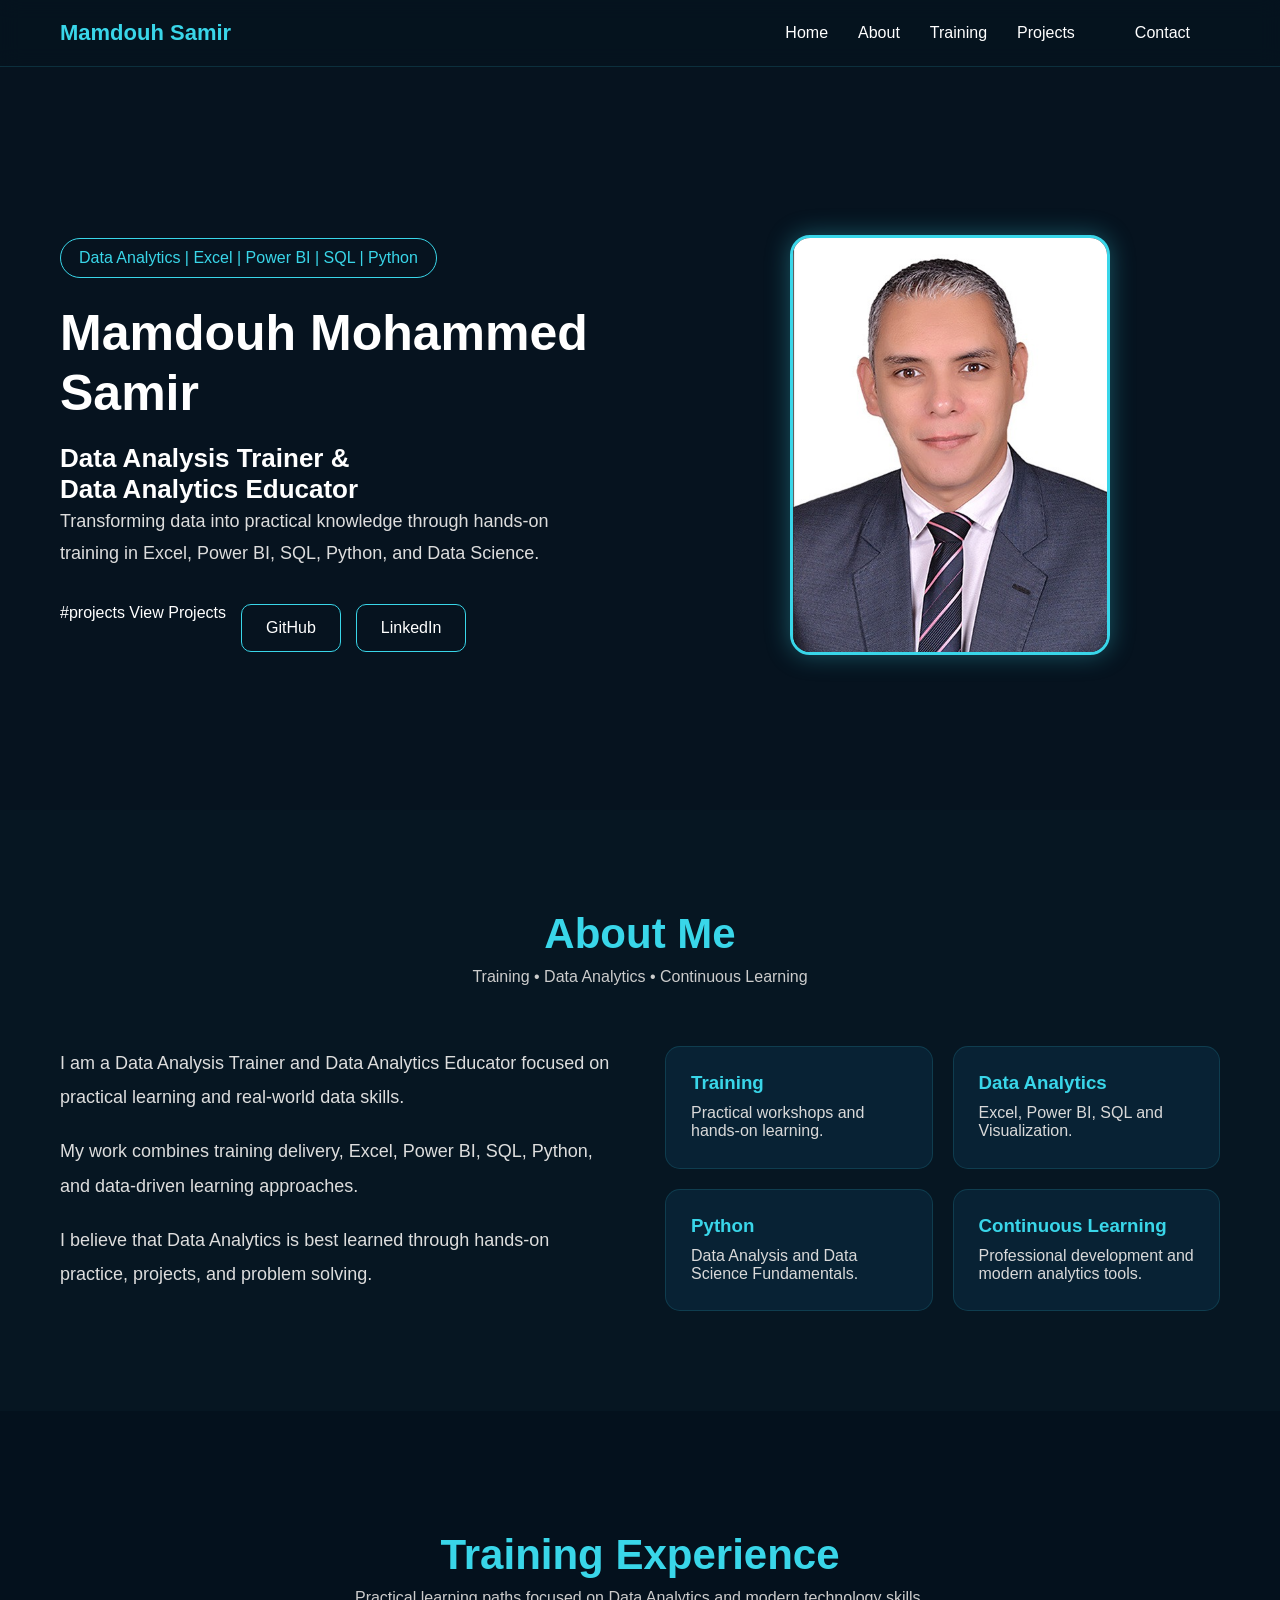
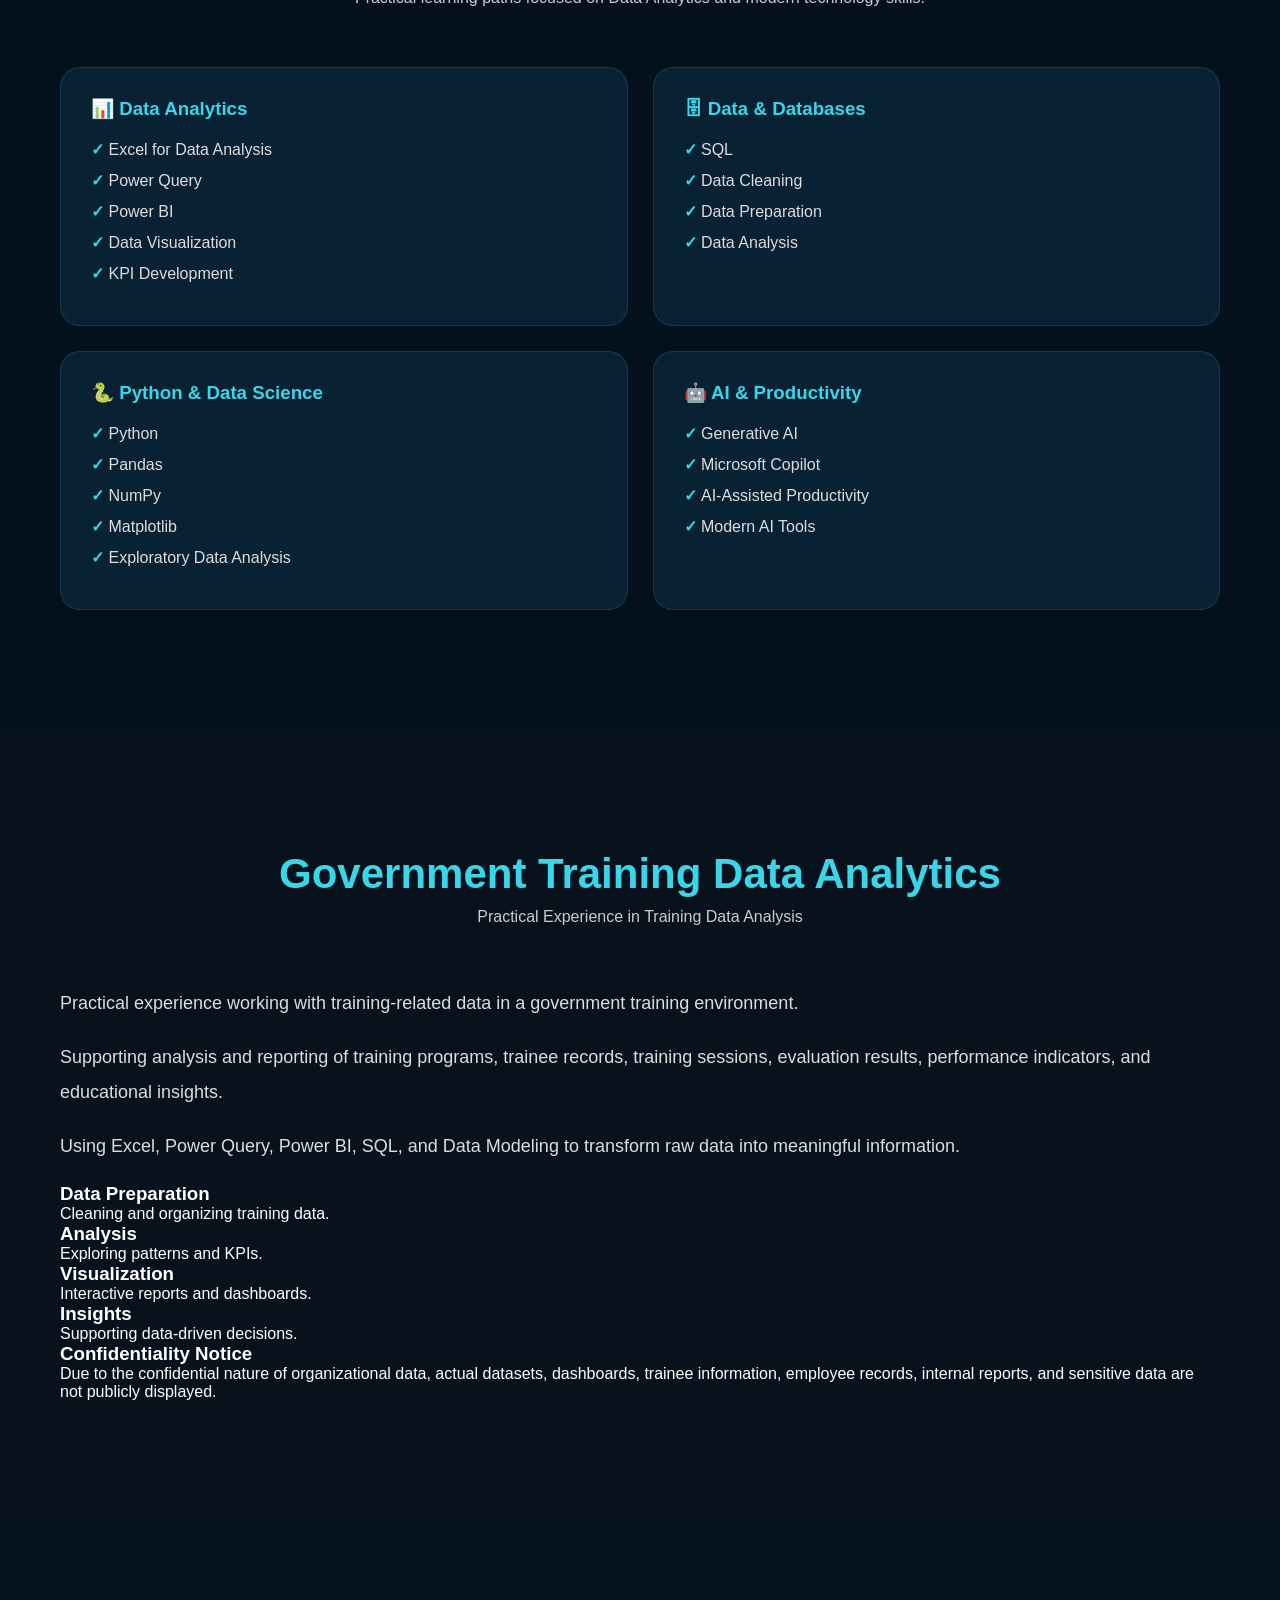
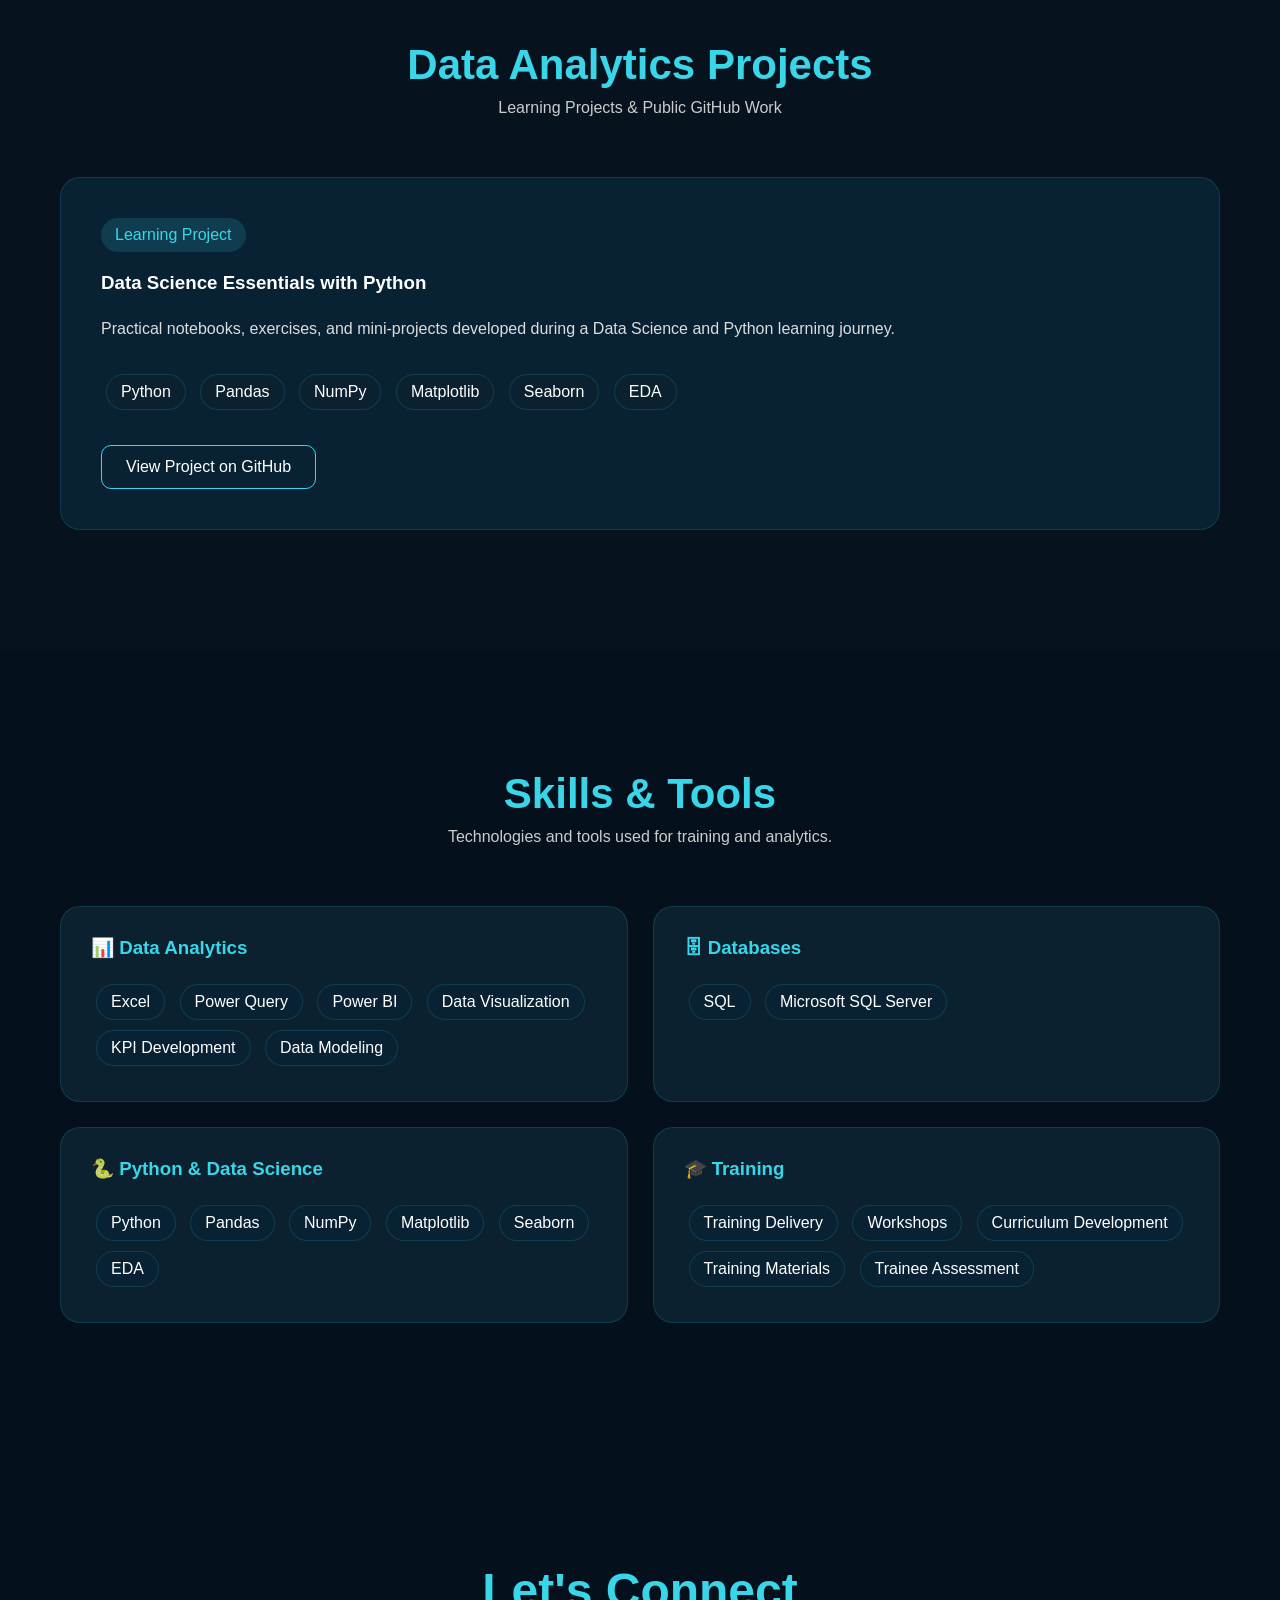
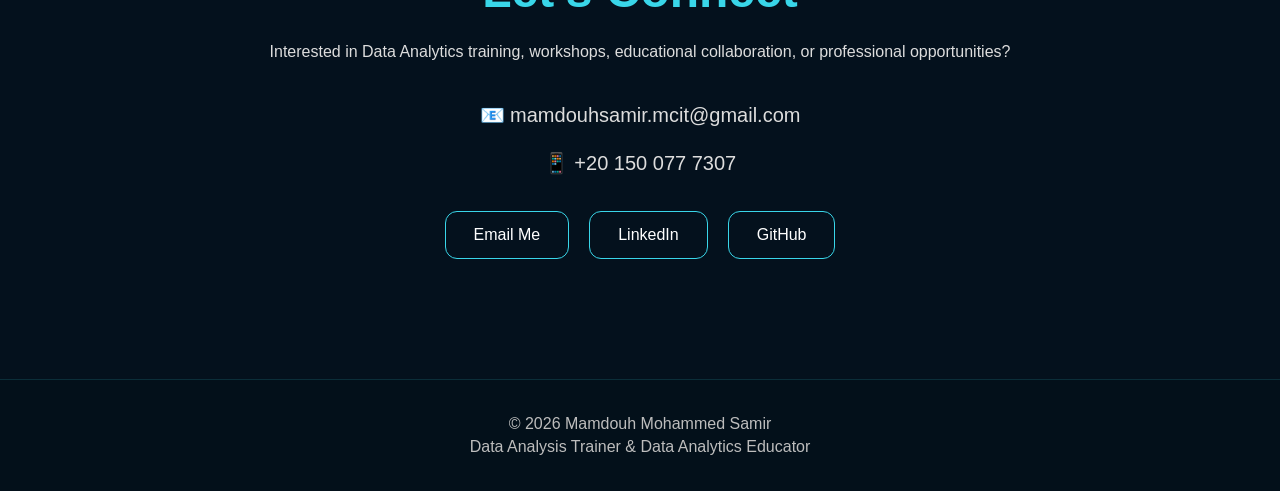
==== index.html @ d7cbb012 "First portofolio version" ====
<!DOCTYPE html>
<html lang="en">

<head>
    <meta charset="UTF-8">
    <meta name="viewport" content="width=device-width, initial-scale=1.0">
    <title>Mamdouh Mohammed Samir | Data Analysis Trainer</title>

    <link rel="stylesheet" href="style.css">
</head>

<body>

    <!-- Navigation -->

    <nav class="navbar">

    <div class="logo">
        Mamdouh Samir
    </div>

    <ul class="nav-links">

        <li>Home</li>

        <li>About</li>

        <li>Training</li>

        <li>Projects</li>

        <li><Skills</li>

        <li>Contact</li>
        <ul/>

</nav>

    <!-- Hero Section -->

    <section class="hero">

        <div class="hero-content">

            <div class="hero-text">

                <span class="badge">
                    Data Analytics | Excel | Power BI | SQL | Python
                </span>

                <h1>Mamdouh Mohammed Samir</h1>

                <h2>
                Data Analysis Trainer &
                <br>
                Data Analytics Educator
                </h2>

                <p>
                    Transforming data into practical knowledge through hands-on
                    training in Excel, Power BI, SQL, Python, and Data Science.
                </p>

                <div class="buttons">

    #projects
        View Projects
    </a>

    <a href="https://github.com/Mamdouh-samir" target="_blank">
        GitHub
    </a>

    <a href="https://www.linkedin.com/in/mamdouh-samir-5b53781a8/" target="_blank">
        LinkedIn
    </a>

</div>

            </div>

            <div class="hero-image">
    <img src="images/mamdouh.jpg"
         alt="Mamdouh Mohammed Samir">
</div>

            </div>

        </div>

    </section>

    <section class="about">

    <div class="about-container">

        <div class="section-heading">

            <h2>About Me</h2>

            <p>
                Training • Data Analytics • Continuous Learning
            </p>

        </div>

        <div class="about-grid">

            <div class="about-text">

                <p>
                    I am a Data Analysis Trainer and Data Analytics Educator
                    focused on practical learning and real-world data skills.
                </p>

                <p>
                    My work combines training delivery, Excel, Power BI,
                    SQL, Python, and data-driven learning approaches.
                </p>

                <p>
                    I believe that Data Analytics is best learned through
                    hands-on practice, projects, and problem solving.
                </p>

            </div>

            <div class="about-cards">

                <div class="info-card">
                    <h3>Training</h3>
                    <p>Practical workshops and hands-on learning.</p>
                </div>

                <div class="info-card">
                    <h3>Data Analytics</h3>
                    <p>Excel, Power BI, SQL and Visualization.</p>
                </div>

                <div class="info-card">
                    <h3>Python</h3>
                    <p>Data Analysis and Data Science Fundamentals.</p>
                </div>

                <div class="info-card">
                    <h3>Continuous Learning</h3>
                    <p>Professional development and modern analytics tools.</p>
                </div>

            </div>

        </div>

    </div>

</section>




<section class="training">

    <div class="training-container">

        <div class="section-heading">

            <h2>Training Experience</h2>

            <p>
                Practical learning paths focused on Data Analytics and modern technology skills.
            </p>

        </div>

        <div class="training-grid">

            <div class="training-card">

                <h3>📊 Data Analytics</h3>

                <ul>
                    <li>Excel for Data Analysis</li>
                    <li>Power Query</li>
                    <li>Power BI</li>
                    <li>Data Visualization</li>
                    <li>KPI Development</li>
                </ul>

            </div>

            <div class="training-card">

                <h3>🗄 Data & Databases</h3>

                <ul>
                    <li>SQL</li>
                    <li>Data Cleaning</li>
                    <li>Data Preparation</li>
                    <li>Data Analysis</li>
                </ul>

            </div>

            <div class="training-card">

                <h3>🐍 Python & Data Science</h3>

                <ul>
                    <li>Python</li>
                    <li>Pandas</li>
                    <li>NumPy</li>
                    <li>Matplotlib</li>
                    <li>Exploratory Data Analysis</li>
                </ul>

            </div>

            <div class="training-card">

                <h3>🤖 AI & Productivity</h3>

                <ul>
                    <li>Generative AI</li>
                    <li>Microsoft Copilot</li>
                    <li>AI-Assisted Productivity</li>
                    <li>Modern AI Tools</li>
                </ul>

            </div>

        </div>

    </div>

</section>

<section class="government">

    <div class="government-container">

        <div class="section-heading">

            <h2>Government Training Data Analytics</h2>

            <p>
                Practical Experience in Training Data Analysis
            </p>

        </div>

        <div class="government-grid">

            <div class="government-text">

                <p>
                    Practical experience working with training-related data
                    in a government training environment.
                </p>

                <p>
                    Supporting analysis and reporting of training programs,
                    trainee records, training sessions, evaluation results,
                    performance indicators, and educational insights.
                </p>

                <p>
                    Using Excel, Power Query, Power BI, SQL, and Data Modeling
                    to transform raw data into meaningful information.
                </p>

            </div>

            <div class="analytics-flow">

                <div class="flow-card">
                    <h3>Data Preparation</h3>
                    <p>Cleaning and organizing training data.</p>
                </div>

                <div class="flow-card">
                    <h3>Analysis</h3>
                    <p>Exploring patterns and KPIs.</p>
                </div>

                <div class="flow-card">
                    <h3>Visualization</h3>
                    <p>Interactive reports and dashboards.</p>
                </div>

                <div class="flow-card">
                    <h3>Insights</h3>
                    <p>Supporting data-driven decisions.</p>
                </div>

            </div>

        </div>

        <div class="notice-box">

            <h3>Confidentiality Notice</h3>

            <p>
                Due to the confidential nature of organizational data,
                actual datasets, dashboards, trainee information,
                employee records, internal reports, and sensitive data
                are not publicly displayed.
            </p>

        </div>

    </div>

</section>


<section class="projects">

    <div class="projects-container">

        <div class="section-heading">

            <h2>Data Analytics Projects</h2>

            <p>
                Learning Projects & Public GitHub Work
            </p>

        </div>

        <div class="project-card">

            <div class="project-badge">
                Learning Project
            </div>

            <h3>Data Science Essentials with Python</h3>

            <p>
                Practical notebooks, exercises, and mini-projects developed
                during a Data Science and Python learning journey.
            </p>

            <div class="project-tags">

                <span>Python</span>
                <span>Pandas</span>
                <span>NumPy</span>
                <span>Matplotlib</span>
                <span>Seaborn</span>
                <span>EDA</span>

            </div>

            <a class="github-btn"
               href="https://github.com/Mamdouh-samir/data-science-essentials-python"
               target="_blank">

                View Project on GitHub

            </a>

        </div>

    </div>

</section>


<section class="skills">

    <div class="skills-container">

        <div class="section-heading">

            <h2>Skills & Tools</h2>

            <p>
                Technologies and tools used for training and analytics.
            </p>

        </div>

        <div class="skills-grid">

            <div class="skill-card">
                <h3>📊 Data Analytics</h3>

                <span>Excel</span>
                <span>Power Query</span>
                <span>Power BI</span>
                <span>Data Visualization</span>
                <span>KPI Development</span>
                <span>Data Modeling</span>
            </div>

            <div class="skill-card">
                <h3>🗄 Databases</h3>

                <span>SQL</span>
                <span>Microsoft SQL Server</span>
            </div>

            <div class="skill-card">
                <h3>🐍 Python & Data Science</h3>

                <span>Python</span>
                <span>Pandas</span>
                <span>NumPy</span>
                <span>Matplotlib</span>
                <span>Seaborn</span>
                <span>EDA</span>
            </div>

            <div class="skill-card">
                <h3>🎓 Training</h3>

                <span>Training Delivery</span>
                <span>Workshops</span>
                <span>Curriculum Development</span>
                <span>Training Materials</span>
                <span>Trainee Assessment</span>
            </div>

        </div>

    </div>

</section>


<section class="contact">

    <div class="contact-container">

        <h2>Let's Connect</h2>

        <p>
            Interested in Data Analytics training, workshops,
            educational collaboration, or professional opportunities?
        </p>

        <div class="contact-info">

            <p>📧 mamdouhsamir.mcit@gmail.com</p>

            <p>📱 +20 150 077 7307</p>

        </div>

        <div class="contact-buttons">

            <a href="mailto:mamdouhsamir.mcit@gmail.com">
                Email Me
            </a>

            <a href="https://www.linkedin.com/in/mamdouh-samir-5b53781a8/" target="_blank">
                LinkedIn
            </a>

            <a href="https://github.com/Mamdouh-samir" target="_blank">
                GitHub
            </a>

        </div>

    </div>

</section>


<footer class="footer">

    <p>
        © 2026 Mamdouh Mohammed Samir
    </p>

    <p>
        Data Analysis Trainer & Data Analytics Educator
    </p>

</footer>

</body>

</html>
---- style.css ----
*{
    margin:0;
    padding:0;
    box-sizing:border-box;
}

body{
    background:#06131f;
    color:white;
    font-family:Segoe UI,Arial,sans-serif;
    overflow-x:hidden;
}

/* Navigation */

.navbar{

    position:fixed;

    top:0;

    left:0;

    width:100%;

    padding:20px 60px;

    display:flex;

    justify-content:space-between;

    align-items:center;

    background:rgba(6,19,31,.95);

    backdrop-filter:blur(10px);

    border-bottom:1px solid rgba(57,214,233,.15);

    z-index:1000;
}

.logo{

    color:#39d6e9;

    font-size:22px;

    font-weight:700;
}

.nav-links{

    display:flex;

    gap:30px;

    list-style:none;
}

.nav-links a{

    color:white;

    text-decoration:none;

    transition:.3s;
}

.nav-links a:hover{

    color:#39d6e9;
}

/* Hero */

.hero{

    min-height:90vh;

    display:flex;

    align-items:center;

    justify-content:center;

    padding:60px;

    padding-top:140px;
}

.hero-content{

    width:100%;

    max-width:1200px;

    display:flex;

    align-items:center;

    justify-content:space-between;

    gap:80px;

}

.hero-text{

    flex:1;
}

.badge{

    display:inline-block;

    border:1px solid #39d6e9;

    color:#39d6e9;

    padding:10px 18px;

    border-radius:30px;

    margin-bottom:25px;
}

.hero-text h1{

    font-size:50px;

    font-weight:800;

    line-height:1.2;

    margin-bottom:20px;

    max-width:800px;
}

}

.hero-text h2{

    color:#39d6e9;

    font-size:32px;

    margin-bottom:25px;
}

.hero-text p{

    font-size:22px;

    line-height:1.8;

    color:#dddddd;

    margin-bottom:35px;
}

.buttons{

    display:flex;

    gap:15px;
}

.buttons a{

    text-decoration:none;

    color:white;

    border:1px solid #39d6e9;

    padding:14px 24px;

    border-radius:10px;

    transition:.3s;
}

.buttons a:hover{

    background:#39d6e9;

    color:#06131f;
}

.hero-image{

    flex:1;

    display:flex;

    justify-content:center;
}

.hero-image img{

    width:380px;

    height:380px;

    object-fit:cover;

    border-radius:30px;

    border:3px solid #39d6e9;

    box-shadow:
    0 0 30px rgba(57,214,233,.4),
    0 0 80px rgba(57,214,233,.2);
}

/* Responsive */

@media(max-width:992px){

    .navbar{

        flex-direction:column;

        gap:15px;
    }

    .hero-content{

        flex-direction:column-reverse;

        text-align:center;
    }

    .buttons{

        justify-content:center;
    }

    .hero-text h1{

    font-size:52px;

    font-weight:800;

    margin-bottom:20px;

    white-space:nowrap;
}
    }

    .hero-text h2{

        font-size:26px;
    }

    .hero-text p{

        font-size:18px;
    }

    .hero-image img{

    width:320px;

    height:420px;

    object-fit:cover;

    object-position:center top;

    border-radius:20px;

    border:3px solid #39d6e9;

    box-shadow:
    0 0 25px rgba(57,214,233,.35);
}

/* About Section */

.about {

    padding: 100px 60px;

    background: #071826;
}

.container {

    max-width: 1280px;

    margin: auto;
}

.section-title {

    text-align: center;

    margin-bottom: 60px;
}

.section-title h2 {

    font-size: 42px;

    color: #39d6e9;

    margin-bottom: 10px;
}

.section-title p {

    color: #bbbbbb;
}

.about-content {

    display: grid;

    grid-template-columns: 1fr 1fr;

    gap: 50px;
}

.about-text p {

    line-height: 1.9;

    color: #dddddd;

    margin-bottom: 20px;

    font-size

}

/* ABOUT SECTION */

.about{

    padding:100px 60px;

    background:#061622;
}

.about-container{

    max-width:1200px;

    margin:auto;
}

.section-heading{

    text-align:center;

    margin-bottom:60px;
}

.section-heading h2{

    font-size:42px;

    color:#39d6e9;

    margin-bottom:10px;
}

.section-heading p{

    color:#cccccc;
}

.about-grid{

    display:grid;

    grid-template-columns:1fr 1fr;

    gap:50px;
}

.about-text p{

    color:#dddddd;

    line-height:1.9;

    margin-bottom:20px;

    font-size:18px;
}

.about-cards{

    display:grid;

    grid-template-columns:1fr 1fr;

    gap:20px;
}

.info-card{

    background:#082234;

    padding:25px;

    border-radius:15px;

    border:1px solid rgba(57,214,233,.15);

    transition:.3s;
}

.info-card:hover{

    transform:translateY(-5px);

    border-color:#39d6e9;
}

.info-card h3{

    color:#39d6e9;

    margin-bottom:10px;
}

.info-card p{

    color:#d9d9d9;
}

@media(max-width:900px){

    .about-grid{

        grid-template-columns:1fr;
    }

    .about-cards{

        grid-template-columns:1fr;
    }

}

/* TRAINING SECTION */

.training {

    padding: 120px 60px;

    background: #04111d;
}

.training-container {

    max-width: 1200px;

    margin: auto;
}

.training-grid {

    display: grid;

    grid-template-columns: repeat(2, 1fr);

    gap: 25px;

    margin-top: 50px;
}

.training-card {

    background: #082234;

    padding: 30px;

    border-radius: 20px;

    border: 1px solid rgba(57,214,233,.15);

    transition: 0.3s;
}

.training-card:hover {

    transform: translateY(-8px);

    border-color: #39d6e9;
}

.training-card h3 {

    color: #39d6e9;

    margin-bottom: 20px;
}

.training-card ul {

    list-style: none;
}

.training-card li {

    margin-bottom: 12px;

    color: #dddddd;
}

.training-card li:before {

    content: "✓ ";

    color: #39d6e9;

    font-weight: bold;
}

@media(max-width:900px){

    .training-grid{

        grid-template-columns:1fr;
    }

}

/* GOVERNMENT ANALYTICS SECTION */

.government{

    padding:120px 60px;

    background:#08121d;
}

.government-container{

    max-width:1200px;

    margin:auto;
}

.government-content{

    display:grid;

    grid-template-columns:1fr 1fr;

    gap:50px;

    margin-top:50px;
}

.government-text p{

    color:#dddddd;

    line-height:1.9;

    margin-bottom:20px;

    font-size:18px;
}

.government-process{

    display:grid;

    grid-template-columns:1fr 1fr;

    gap:20px;
}

.process-card{

    background:#082234;

    padding:25px;

    border-radius:16px;

    border:1px solid rgba(57,214,233,.15);

    transition:.3s;
}

.process-card:hover{

    transform:translateY(-5px);

    border-color:#39d6e9;
}

.process-card h3{

    color:#39d6e9;

    margin-bottom:12px;
}

.process-card p{

    color:#d8d8d8;
}

.confidentiality{

    margin-top:50px;

    background:#0b1f30;

    padding:25px;

    border-left:4px solid #39d6e9;

    border-radius:10px;
}

.confidentiality h3{

    color:#39d6e9;

    margin-bottom:10px;
}

.confidentiality p{

    color:#d8d8d8;

    line-height:1.8;
}

@media(max-width:900px){

    .government-content{

        grid-template-columns:1fr;
    }

    .government-process{

        grid-template-columns:1fr;
    }

}

/* SKILLS SECTION */

.skills{

    padding:120px 60px;

    background:#04111d;
}

.skills-container{

    max-width:1200px;

    margin:auto;
}

.skills-grid{

    display:grid;

    grid-template-columns:repeat(2,1fr);

    gap:25px;

    margin-top:50px;
}

.skill-card{

    background:#0b2130;

    padding:30px;

    border-radius:20px;

    border:1px solid rgba(57,214,233,.15);
}

.skill-card h3{

    color:#39d6e9;

    margin-bottom:20px;
}

.skill-card span{

    display:inline-block;

    padding:8px 14px;

    margin:5px;

    border-radius:20px;

    background:#082234;

    border:1px solid rgba(57,214,233,.15);

    color:white;
}

@media(max-width:900px){

    .skills-grid{

        grid-template-columns:1fr;
    }
}

/* PROJECTS SECTION */

.projects{

    padding:120px 60px;

    background:#06131f;
}

.projects-container{

    max-width:1200px;

    margin:auto;
}

.project-card{

    margin-top:50px;

    background:#082234;

    border:1px solid rgba(57,214,233,.15);

    border-radius:20px;

    padding:40px;
}

.project-badge{

    display:inline-block;

    padding:8px 14px;

    border-radius:20px;

    background:rgba(57,214,233,.15);

    color:#39d6e9;

    margin-bottom:20px;
}

.project-card h3{

    color:white;

    margin-bottom:20px;
}

.project-card p{

    color:#dddddd;

    line-height:1.9;

    margin-bottom:25px;
}

.project-tags span{

    display:inline-block;

    margin:5px;

    padding:8px 14px;

    border-radius:20px;

    background:#0b2130;

    border:1px solid rgba(57,214,233,.15);
}

.github-btn{

    display:inline-block;

    margin-top:30px;

    text-decoration:none;

    color:white;

    border:1px solid #39d6e9;

    padding:12px 24px;

    border-radius:10px;
}

.github-btn:hover{

    background:#39d6e9;

    color:#06131f;
}


.contact{

    padding:120px 60px;

    text-align:center;

    background:#04111d;
}

.contact-container{

    max-width:900px;

    margin:auto;
}

.contact h2{

    color:#39d6e9;

    font-size:48px;

    margin-bottom:20px;
}

.contact p{

    color:#dddddd;

    line-height:1.8;
}

.contact-info{

    margin:30px 0;
}

.contact-info p{

    font-size:20px;

    margin:12px 0;
}

.contact-buttons{

    display:flex;

    justify-content:center;

    gap:20px;

    flex-wrap:wrap;

    margin-top:30px;
}

.contact-buttons a{

    text-decoration:none;

    color:white;

    border:1px solid #39d6e9;

    padding:14px 28px;

    border-radius:12px;

    transition:.3s;
}

.contact-buttons a:hover{

    background:#39d6e9;

    color:#04111d;
}


.footer{

    text-align:center;

    padding:30px;

    background:#03101a;

    border-top:1px solid rgba(57,214,233,.15);
}

.footer p{

    color:#bdbdbd;

    margin:5px 0;
}
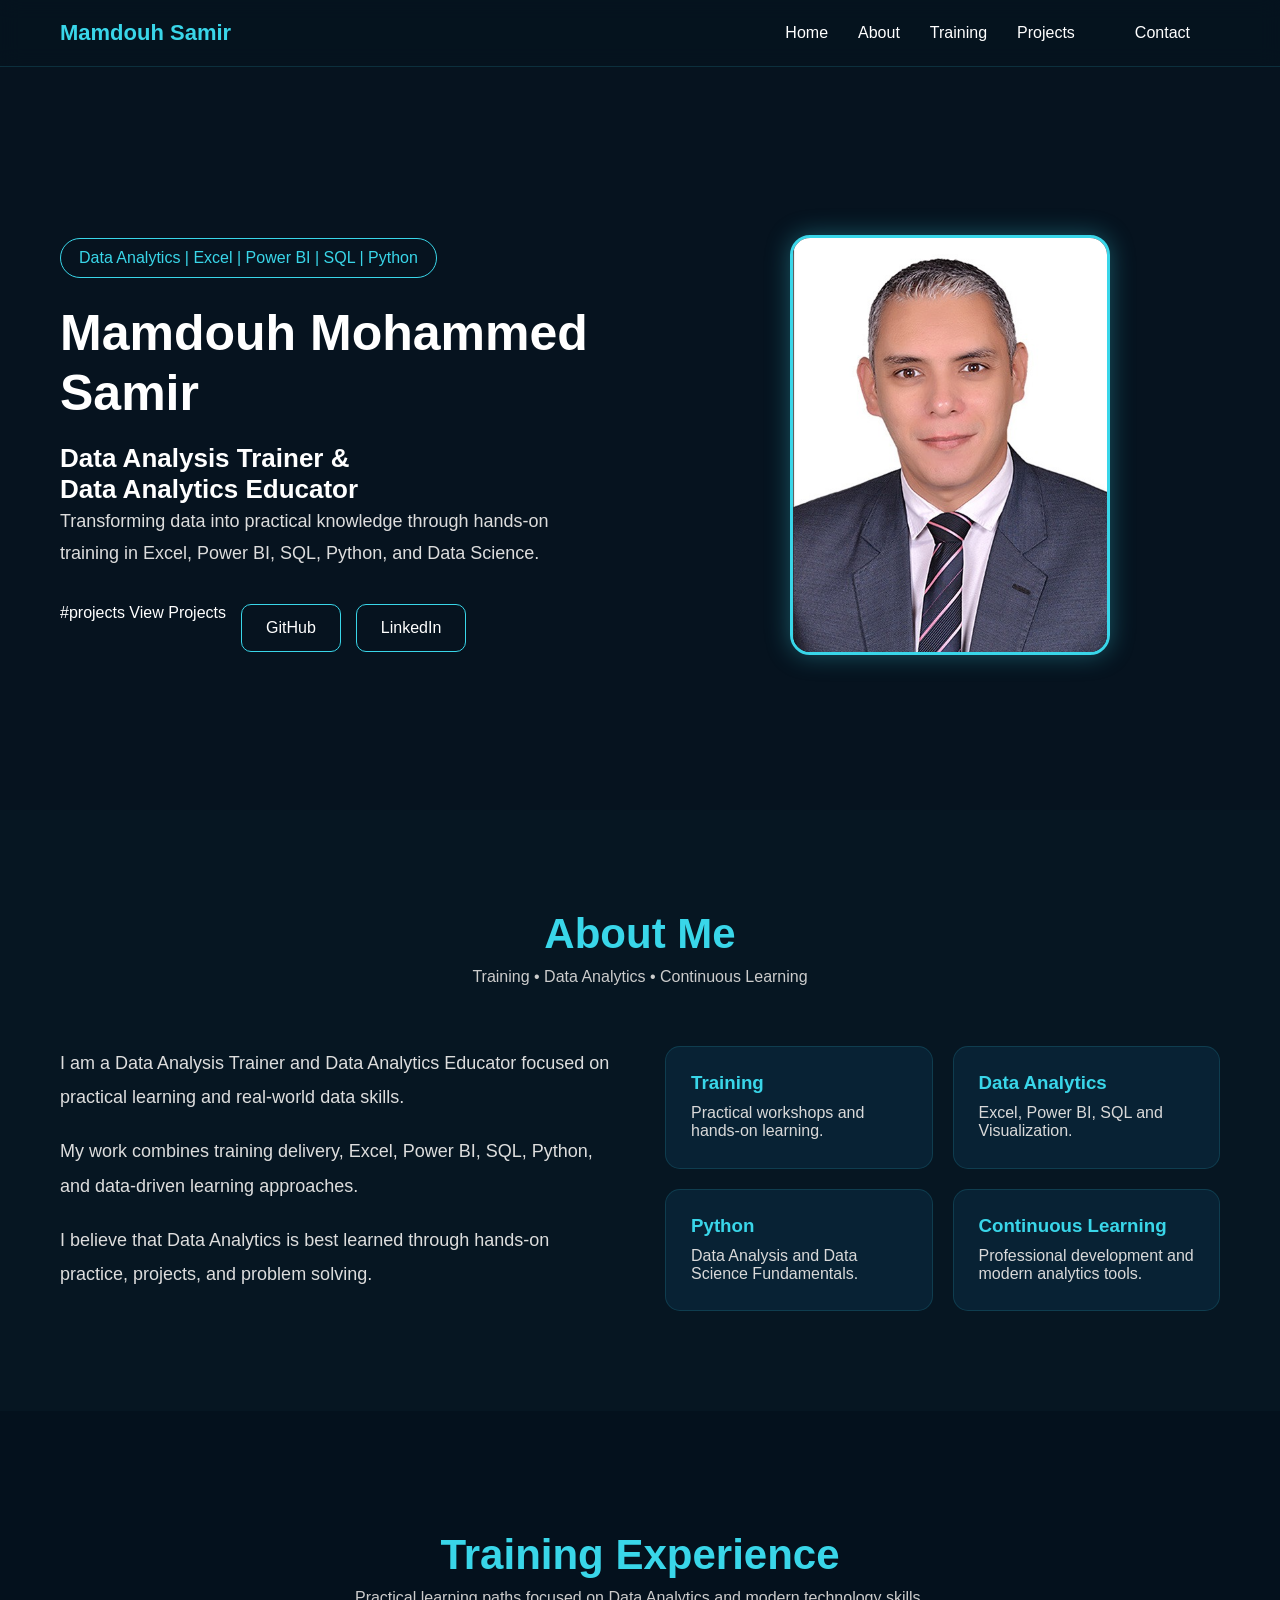
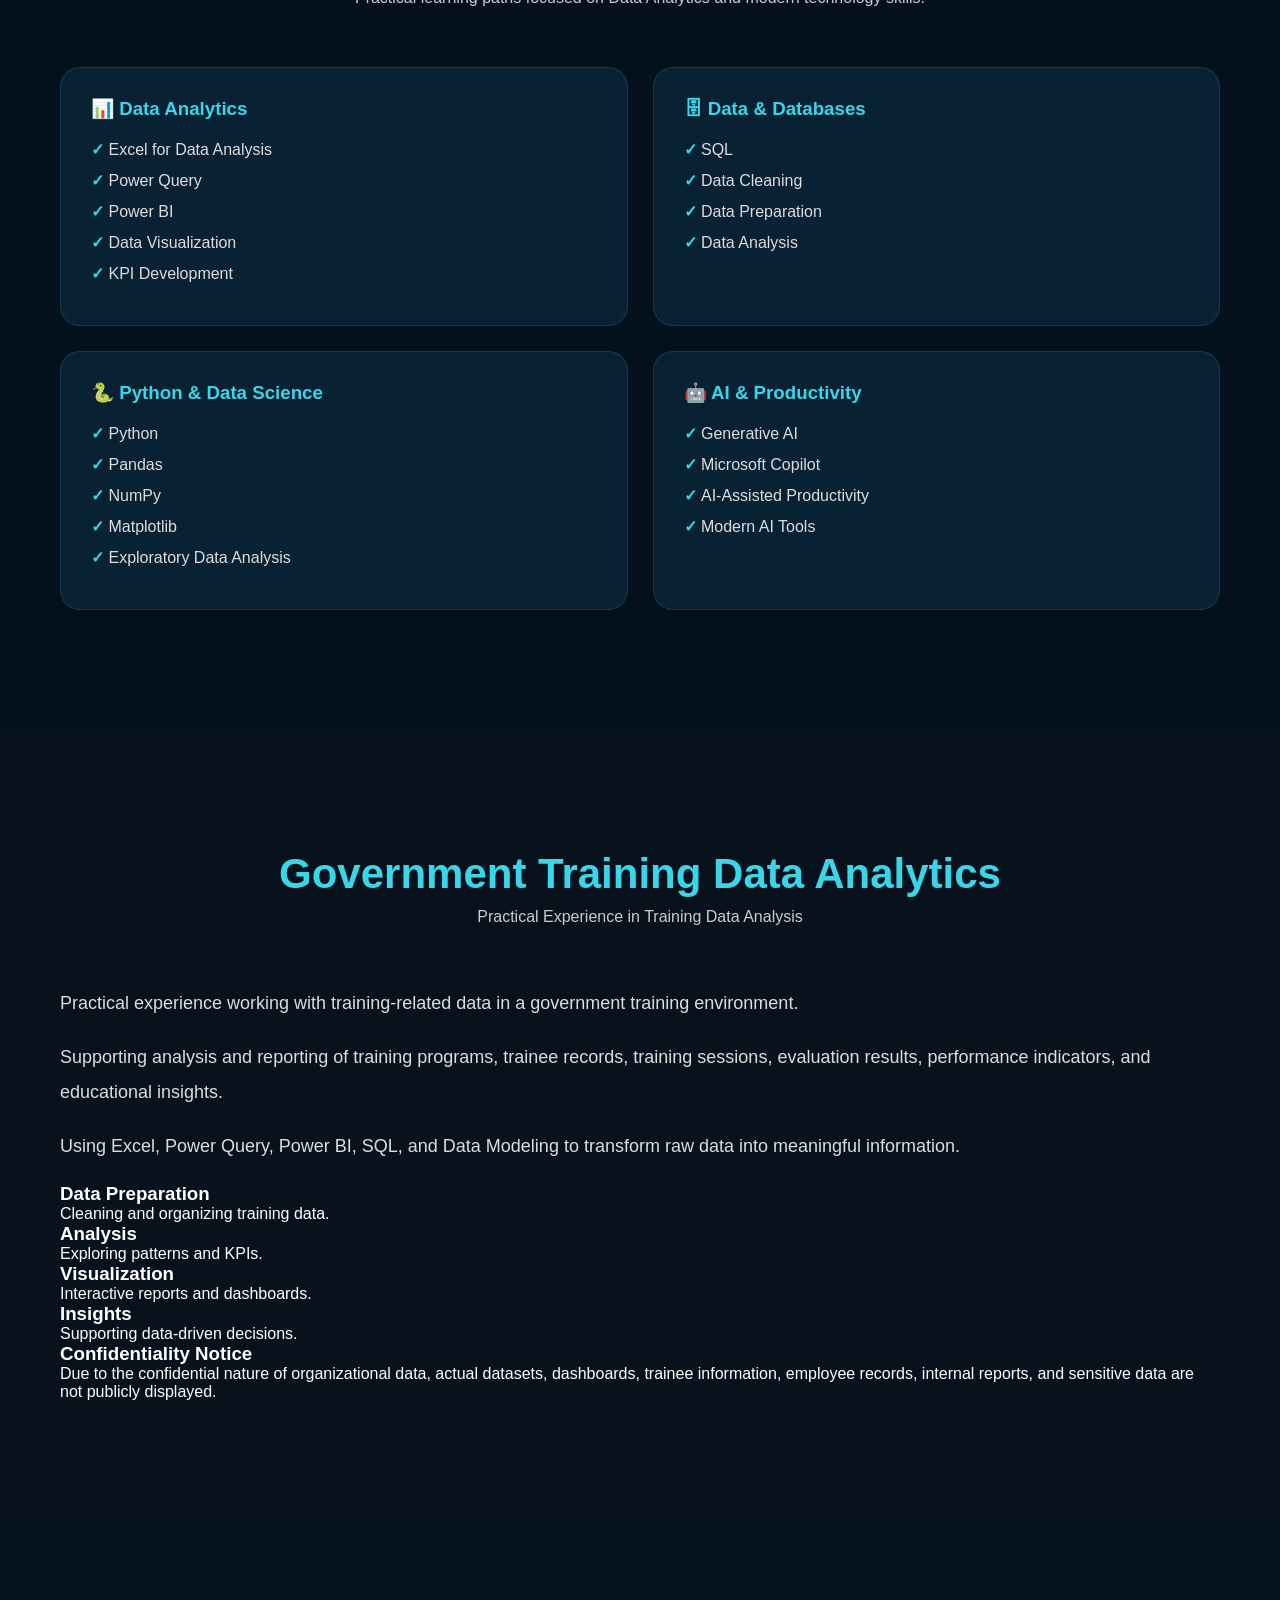
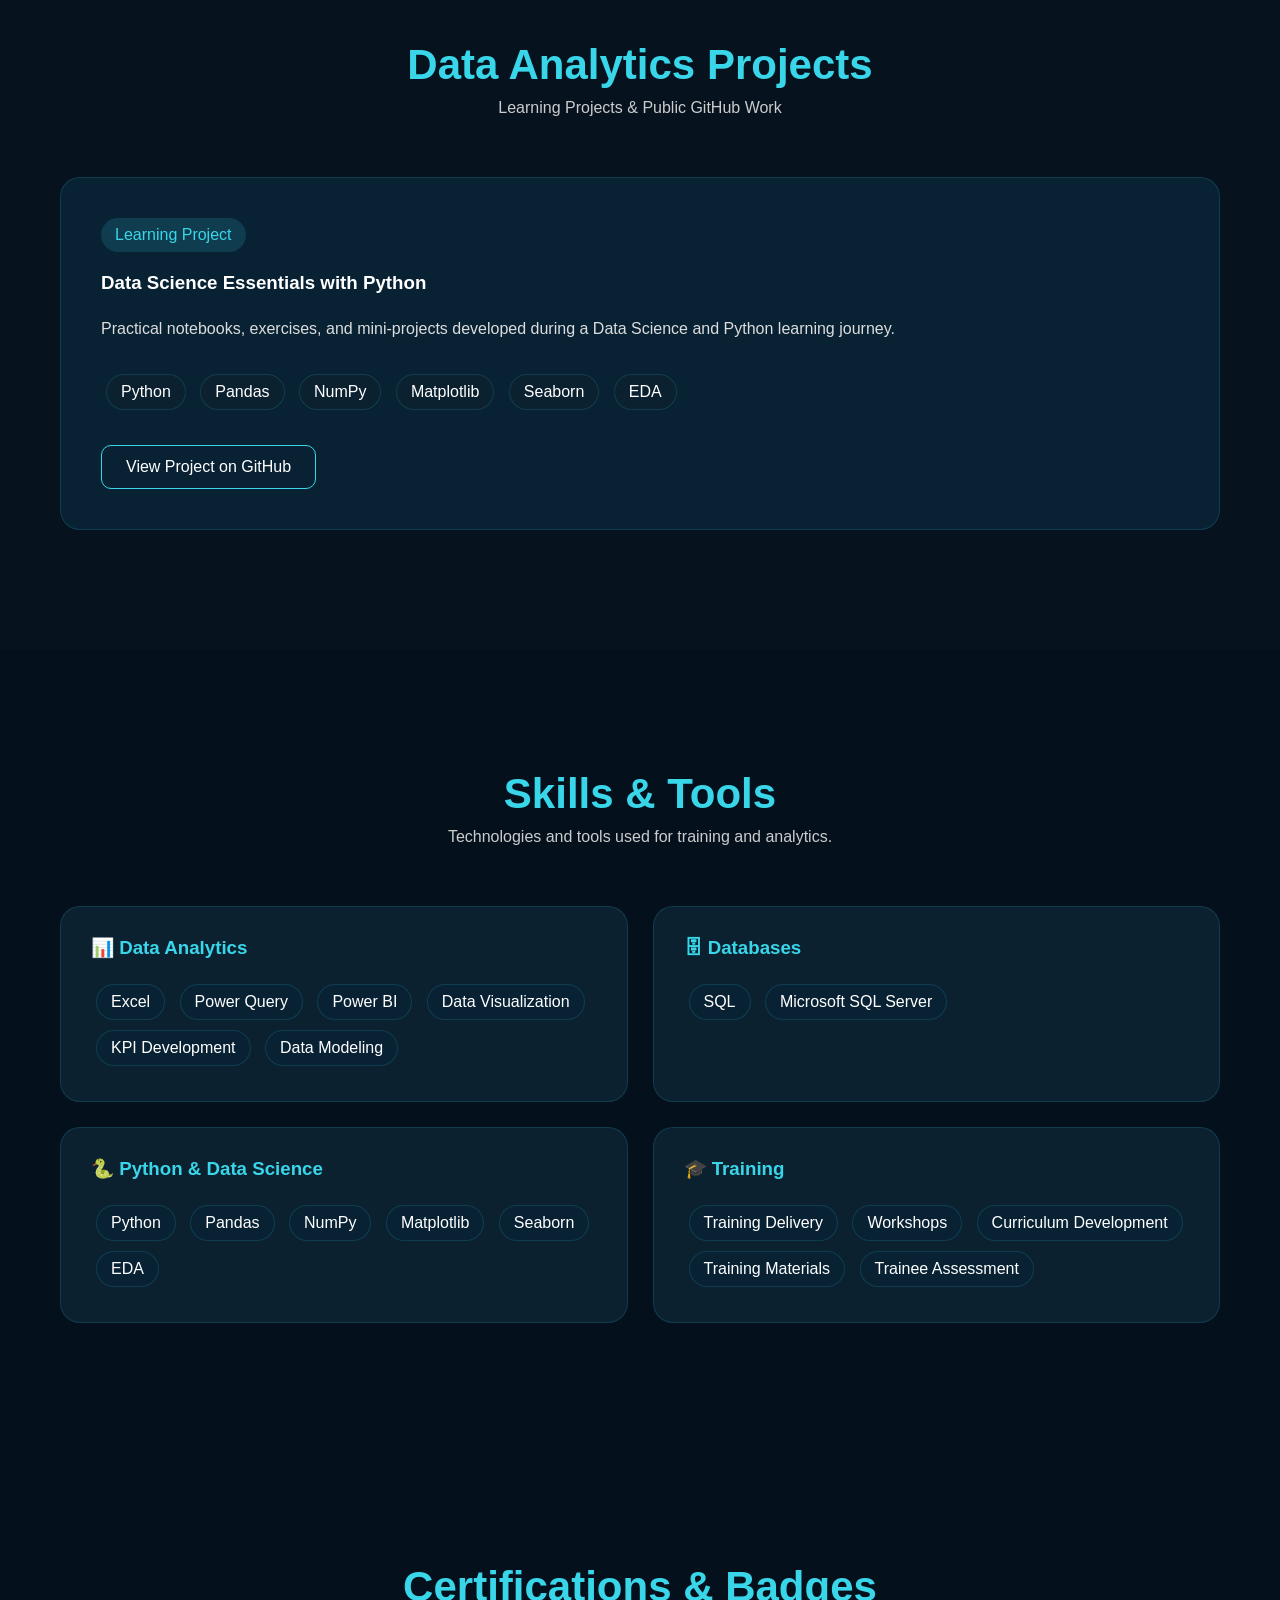
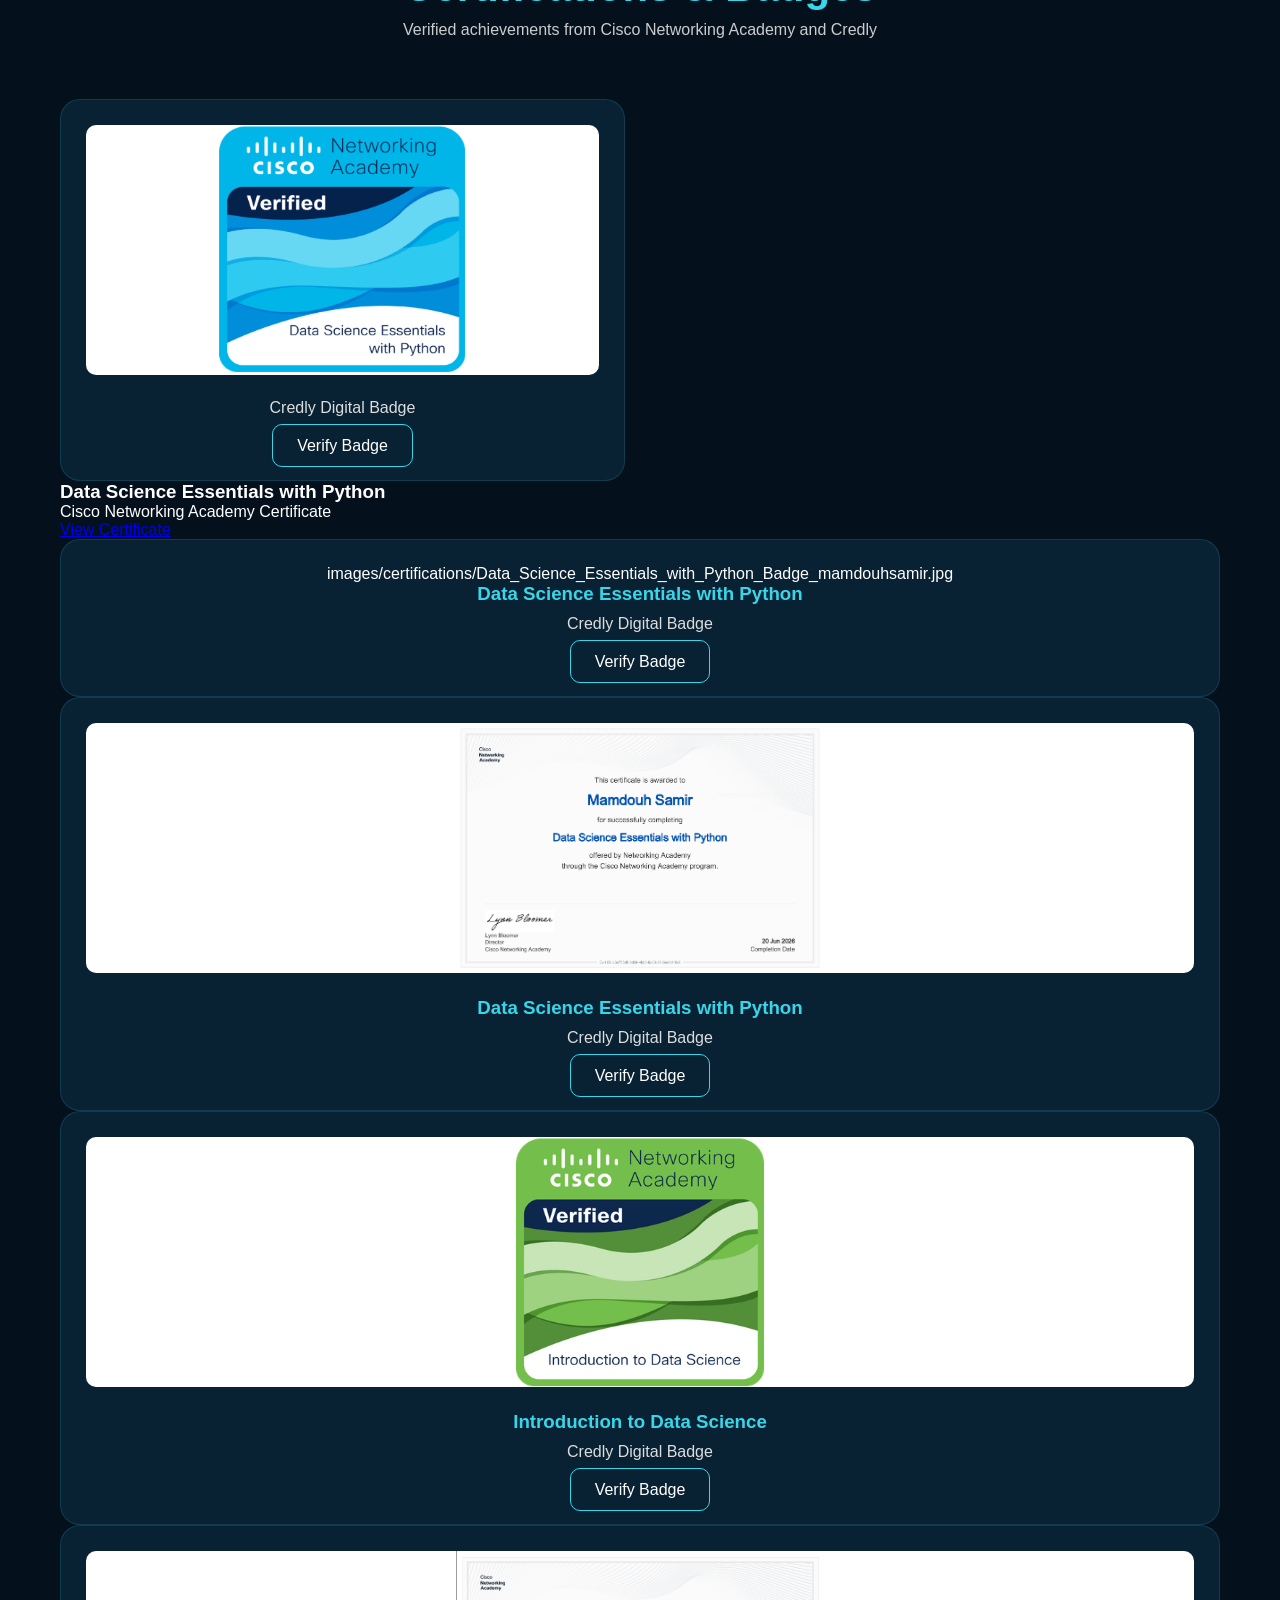
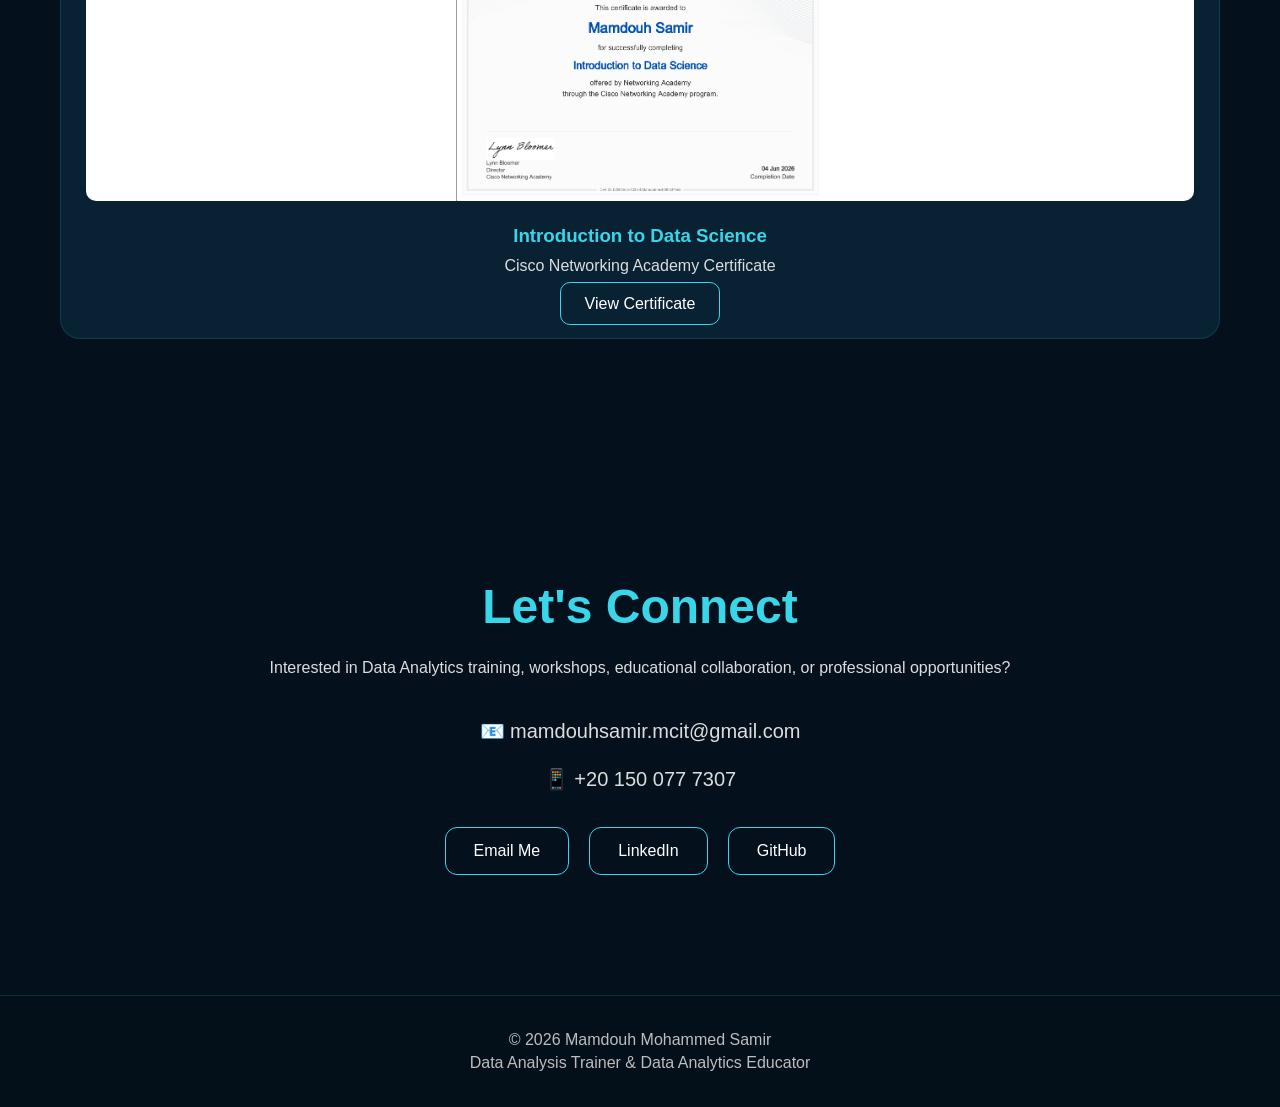
==== commit 99aca3a7: "Added certifications section" ====
--- a/index.html
+++ b/index.html
@@ -428,6 +428,122 @@
 
 </section>
 
+<section class="certifications">
+
+    <div class="certifications-container">
+
+        <div class="section-heading">
+
+            <h2>Certifications & Badges</h2>
+
+            <p>
+                Verified achievements from Cisco Networking Academy and Credly
+            </p>
+
+        </div>
+
+        <div class="cert-grid">
+
+            <!-- Data Science Essentials Badge -->
+
+            <div class="cert-card">
+
+    <img src="images/certifications/Data_Science_Essentials_with_Python_Badge_mamdouhsamir.jpg"
+         altssentials with Python</h3>
+
+    <p>Credly Digital Badge</p>
+
+    <a href="https://www.credly.com/badges/70dc1177-a9c7-4969-86ad-204d31093d2a"
+       target="_blank">
+       Verify Badge
+    </a>
+
+</div>
+
+</div>
+
+                <h3>Data Science Essentials with Python</h3>
+
+                <p>Cisco Networking Academy Certificate</p>
+
+                <a href="https://www.netacad.com/certificates/?issuanceId=b3e753d5-8d34-4bb9-8a30-31c6ed0d16c8"
+                   target="_blank">
+                   View Certificate
+                </a>
+
+            </div>
+
+            <!-- Data Science Essentials Certificate -->
+
+            <div class="cert-card">
+
+                images/certifications/Data_Science_Essentials_with_Python_Badge_mamdouhsamir.jpg
+
+                <h3>Data Science Essentials with Python</h3>
+
+                <p>Credly Digital Badge</p>
+
+                <a href="https://www.credly.com/badges/70dc1177-a9c7-4969-86ad-204d31093d2a"
+                   target="_blank">
+                   Verify Badge
+                </a>
+
+            </div>
+
+            <!-- Introduction to Data Science Certificate -->
+
+            <div class="cert-card">
+
+    <img src="images/certifications/Data_Science_Essentials_with_Python_certificate_mamdouhsamir.jpg"
+         alt="Data Science Essentials with Python">
+
+
+    <h3>Data Science Essentials with Python</h3>
+    <p>Credly Digital Badge</p>
+    <a href="https://www.credly.com/badges/70dc1177-a9c7-4969-86ad-204d31093d2a" target="_blank">
+        Verify Badge
+    </a>
+</div>
+
+            <!-- Introduction to Data Science Certificate -->
+
+            <div class="cert-card">
+
+    <img src="images/certifications/Introduction_to_Data_Science_Badge_mamdouhsamir.jpg"
+         alt="Introduction to Data Science">
+    <h3>Introduction to Data Science</h3>
+    <p>Credly Digital Badge</p>
+    <a href="https://www.credly.com/badges/d74956fb-d5dd-4a6f-8099-bec13c1148c7" target="_blank">
+        Verify Badge
+    </a>
+</div>
+
+            <!-- Introduction to Data Science Certificate -->
+
+            <div class="cert-card">
+
+                <img src="images/certifications/Introduction_to_Data_Science_certificate_mamdouhsamir.jpg"
+                     alt="Introduction to Data Science">
+
+                <h3>Introduction to Data Science</h3>
+
+                <p>Cisco Networking Academy Certificate</p>
+
+                <a href="https://www.netacad.com/certificates/?issuanceId=b2597e33-403d-489a-aaab-ec4d905376e2"
+                   target="_blank">
+                   View Certificate
+                </a>
+
+            </div>
+
+            
+
+        </div>
+
+    </div>
+
+</section>
+
 
 <section class="contact">
 
@@ -483,4 +599,5 @@
 
 </body>
 
-</html>+</html>
+
--- a/style.css
+++ b/style.css
@@ -920,5 +920,103 @@
     margin:5px 0;
 }
 
-
-
+/* CERTIFICATIONS SECTION */
+
+.certifications{
+
+    padding:120px 60px;
+
+    background:#04111d;
+}
+
+.certifications-container{
+
+    max-width:1200px;
+
+    margin:auto;
+}
+
+.cert-grid{
+
+    display:grid;
+
+    grid-template-columns:repeat(2,1fr);
+
+    gap:30px;
+
+    margin-top:50px;
+}
+
+.cert-card{
+
+    background:#082234;
+
+    padding:25px;
+
+    border-radius:20px;
+
+    text-align:center;
+
+    border:1px solid rgba(57,214,233,.15);
+
+    transition:.3s;
+}
+
+.cert-card:hover{
+
+    transform:translateY(-5px);
+
+    border-color:#39d6e9;
+}
+
+.cert-card img{
+
+    width:100%;
+
+    height:250px;
+
+    object-fit:contain;
+
+    background:white;
+
+    border-radius:10px;
+
+    margin-bottom:20px;
+}
+
+.cert-card h3{
+
+    color:#39d6e9;
+
+    margin-bottom:10px;
+}
+
+.cert-card p{
+
+    color:#dddddd;
+
+    margin-bottom:20px;
+}
+
+.cert-card a{
+
+    text-decoration:none;
+
+    color:white;
+
+    border:1px solid #39d6e9;
+
+    padding:12px 24px;
+
+    border-radius:10px;
+}
+
+.cert-card a:hover{
+
+    background:#39d6e9;
+
+    color:#04111d;
+}
+
+
+
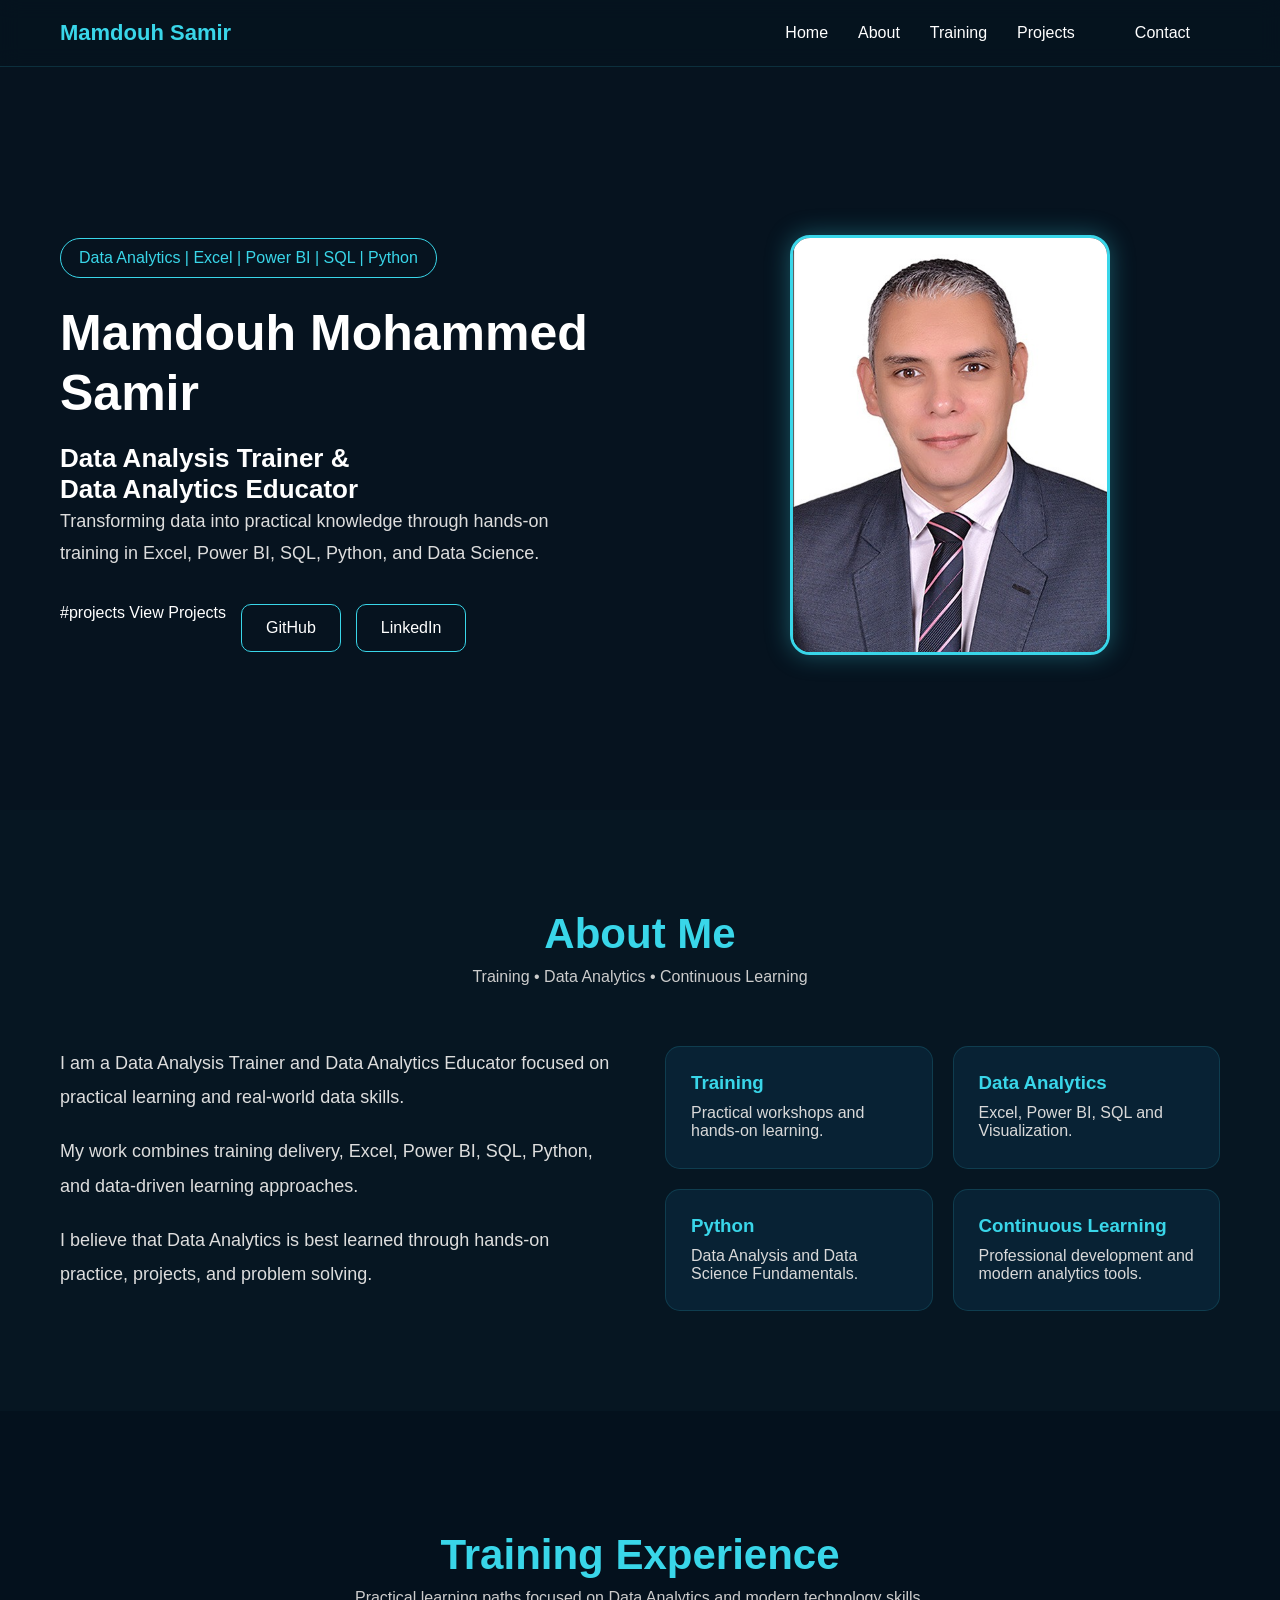
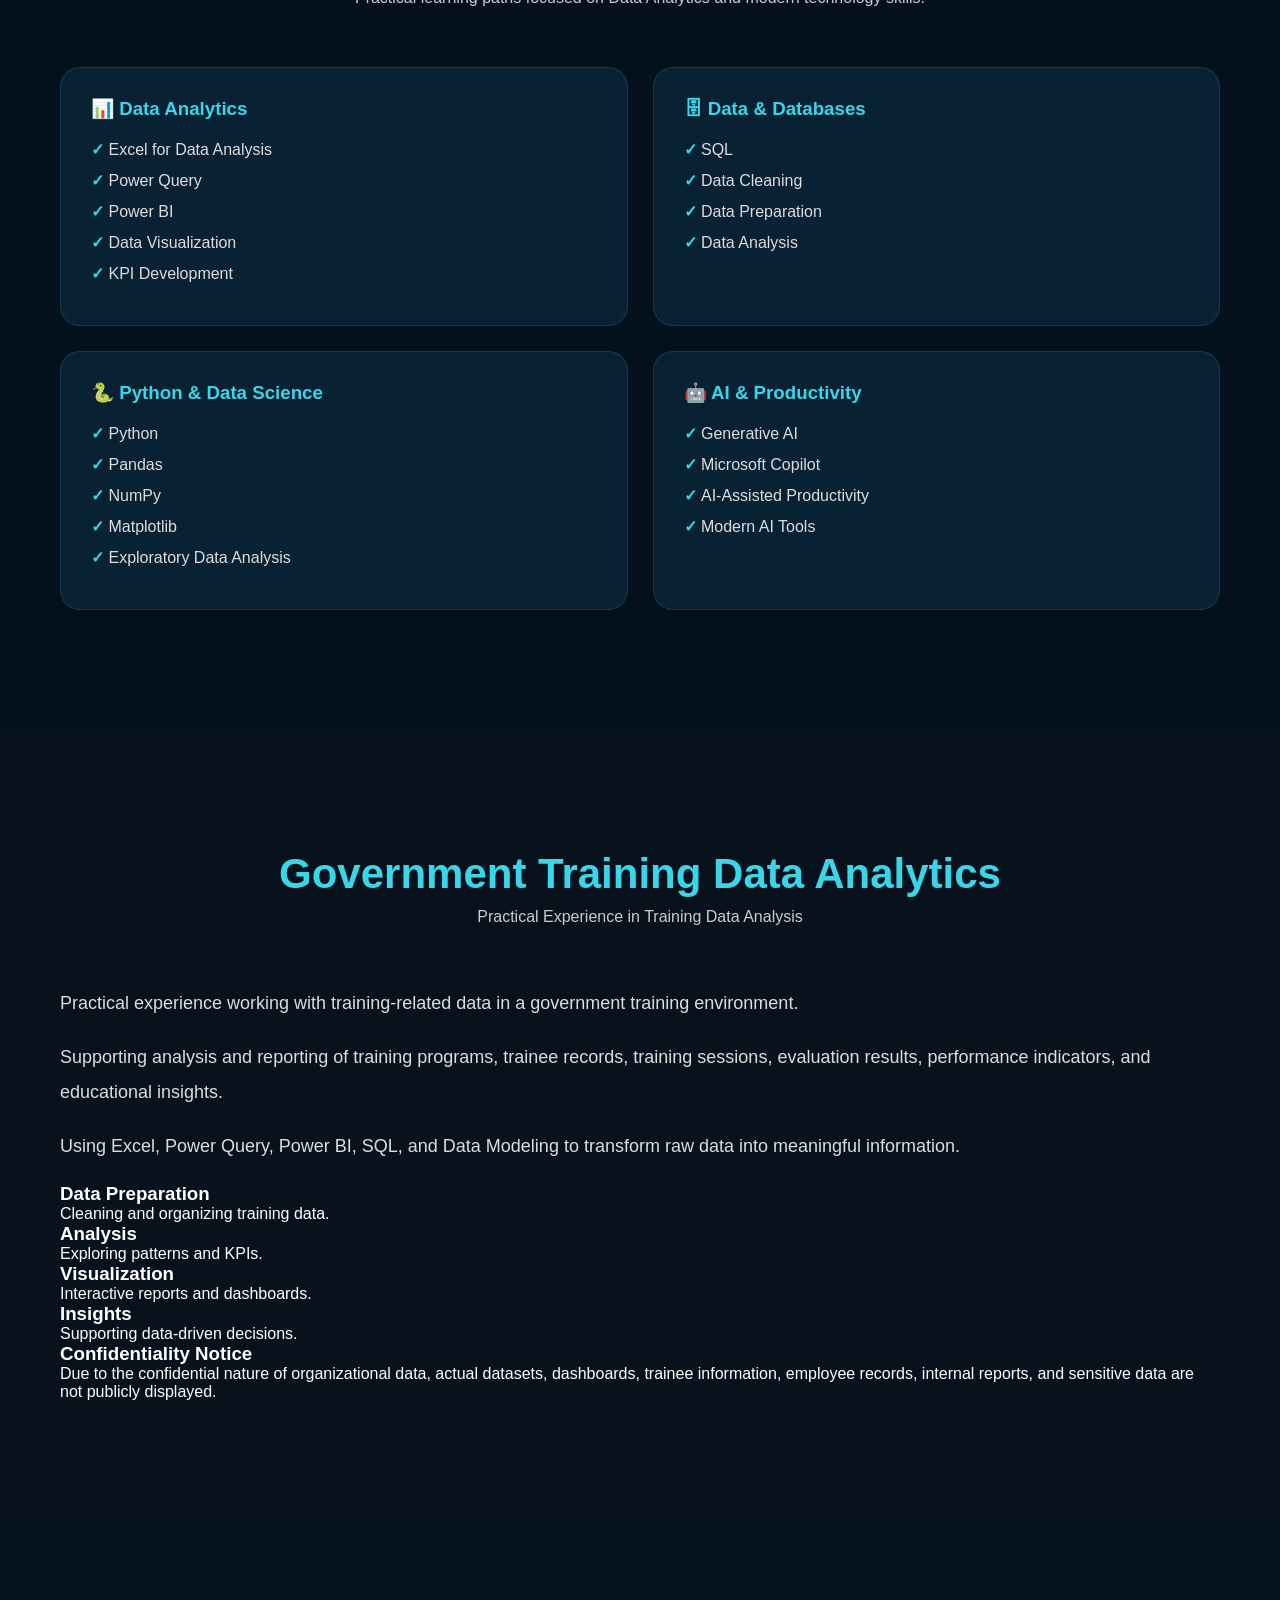
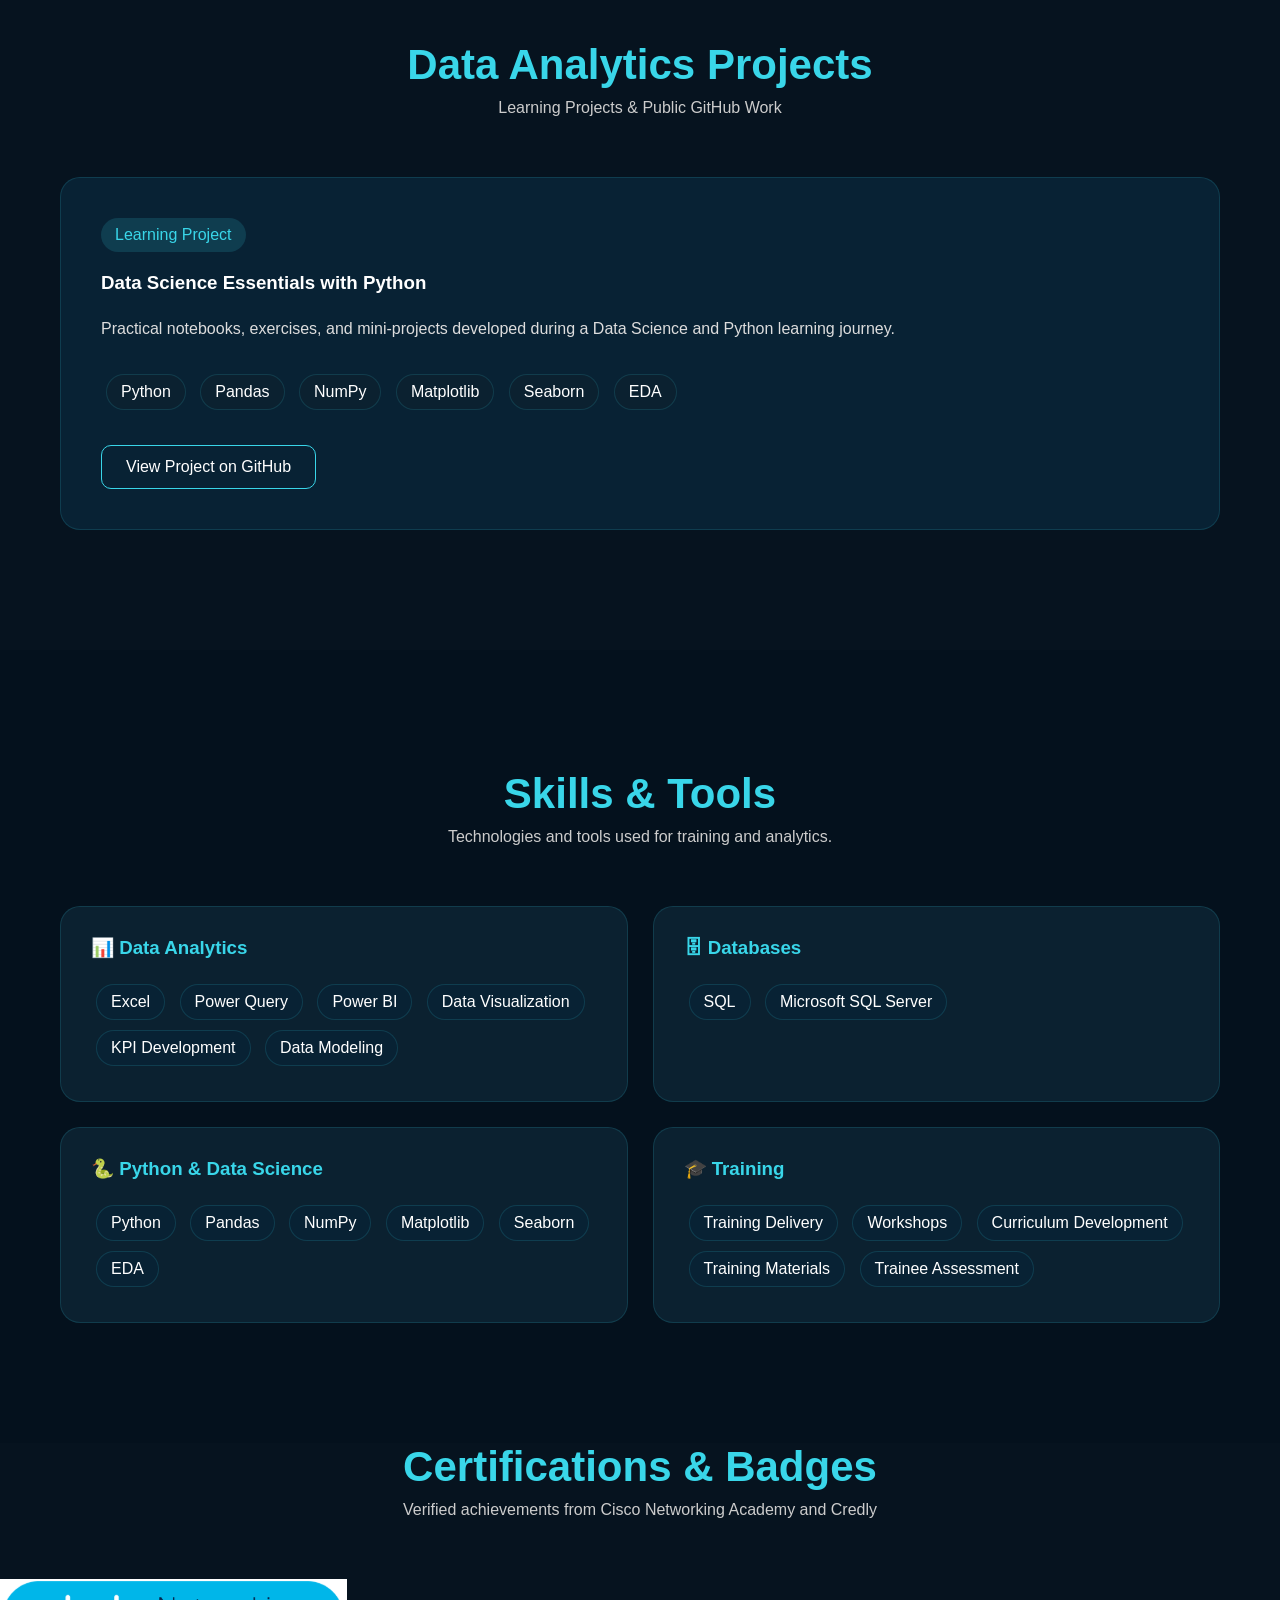
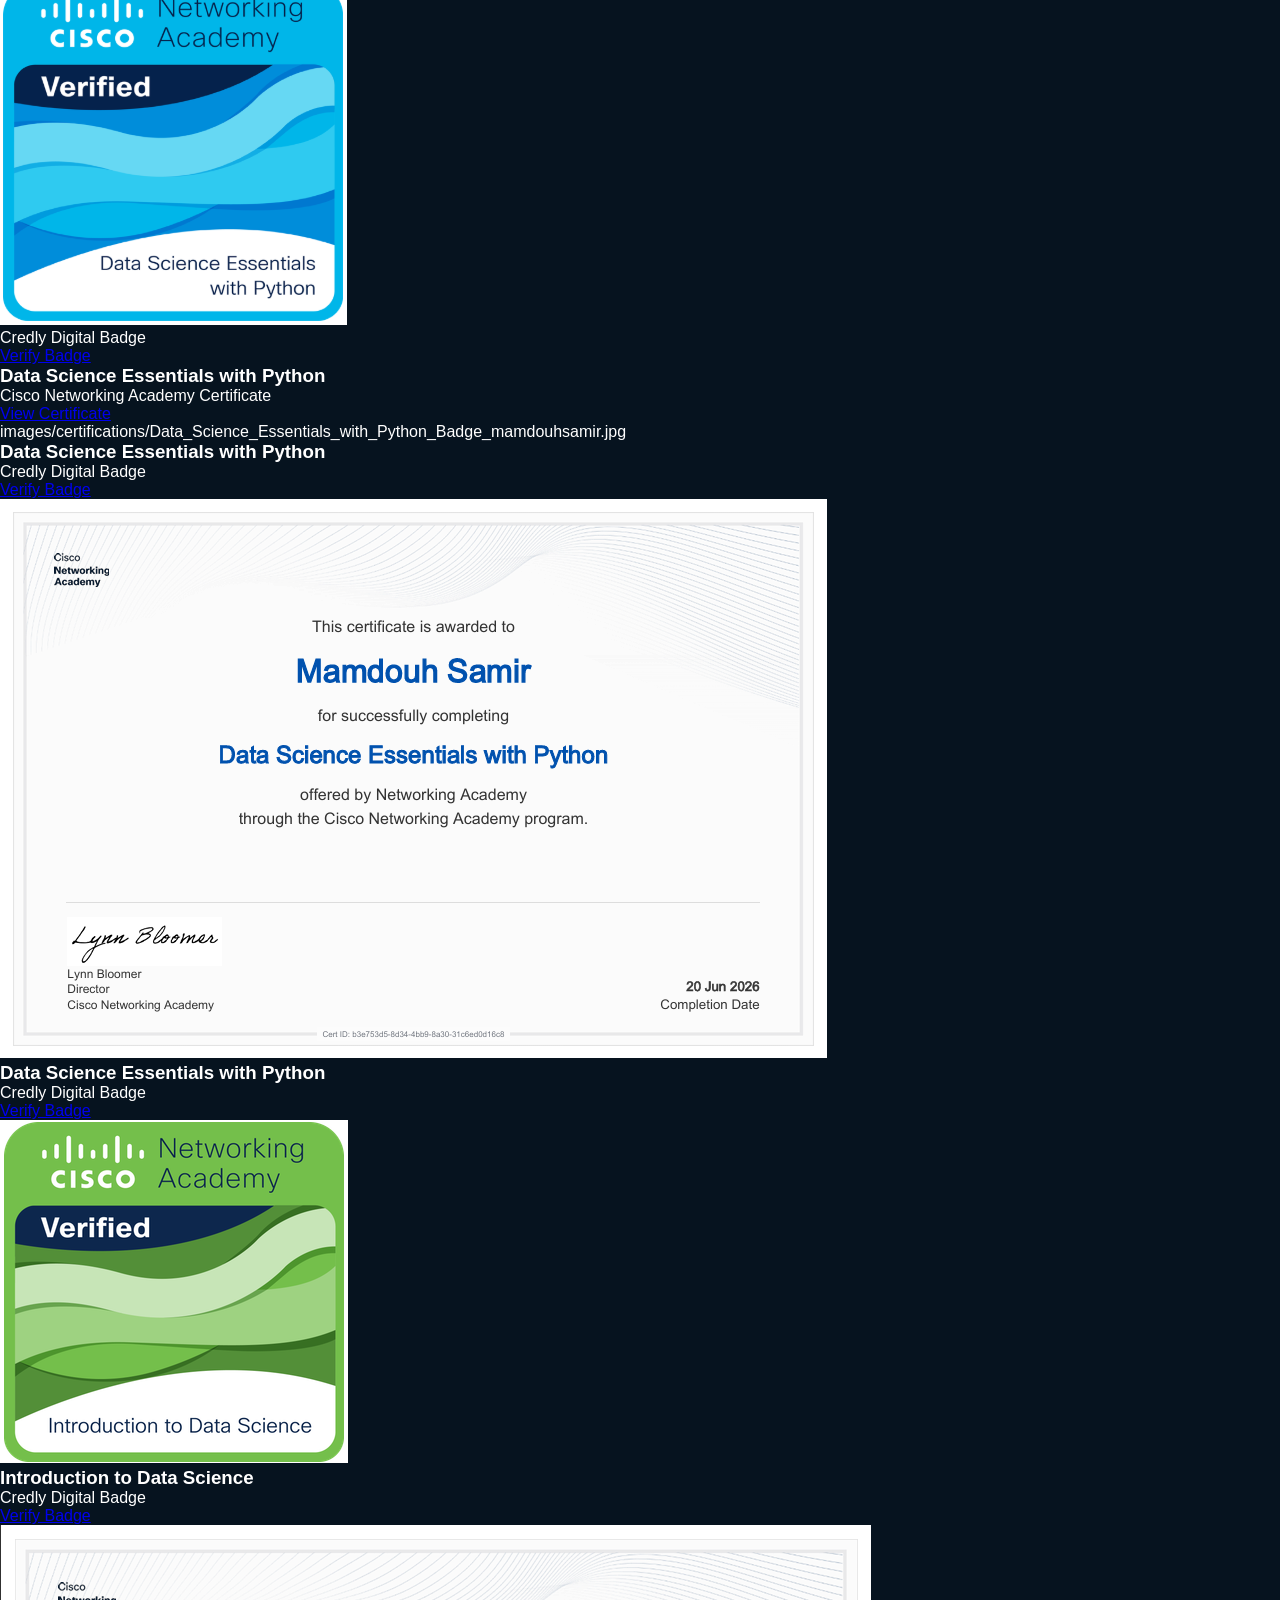
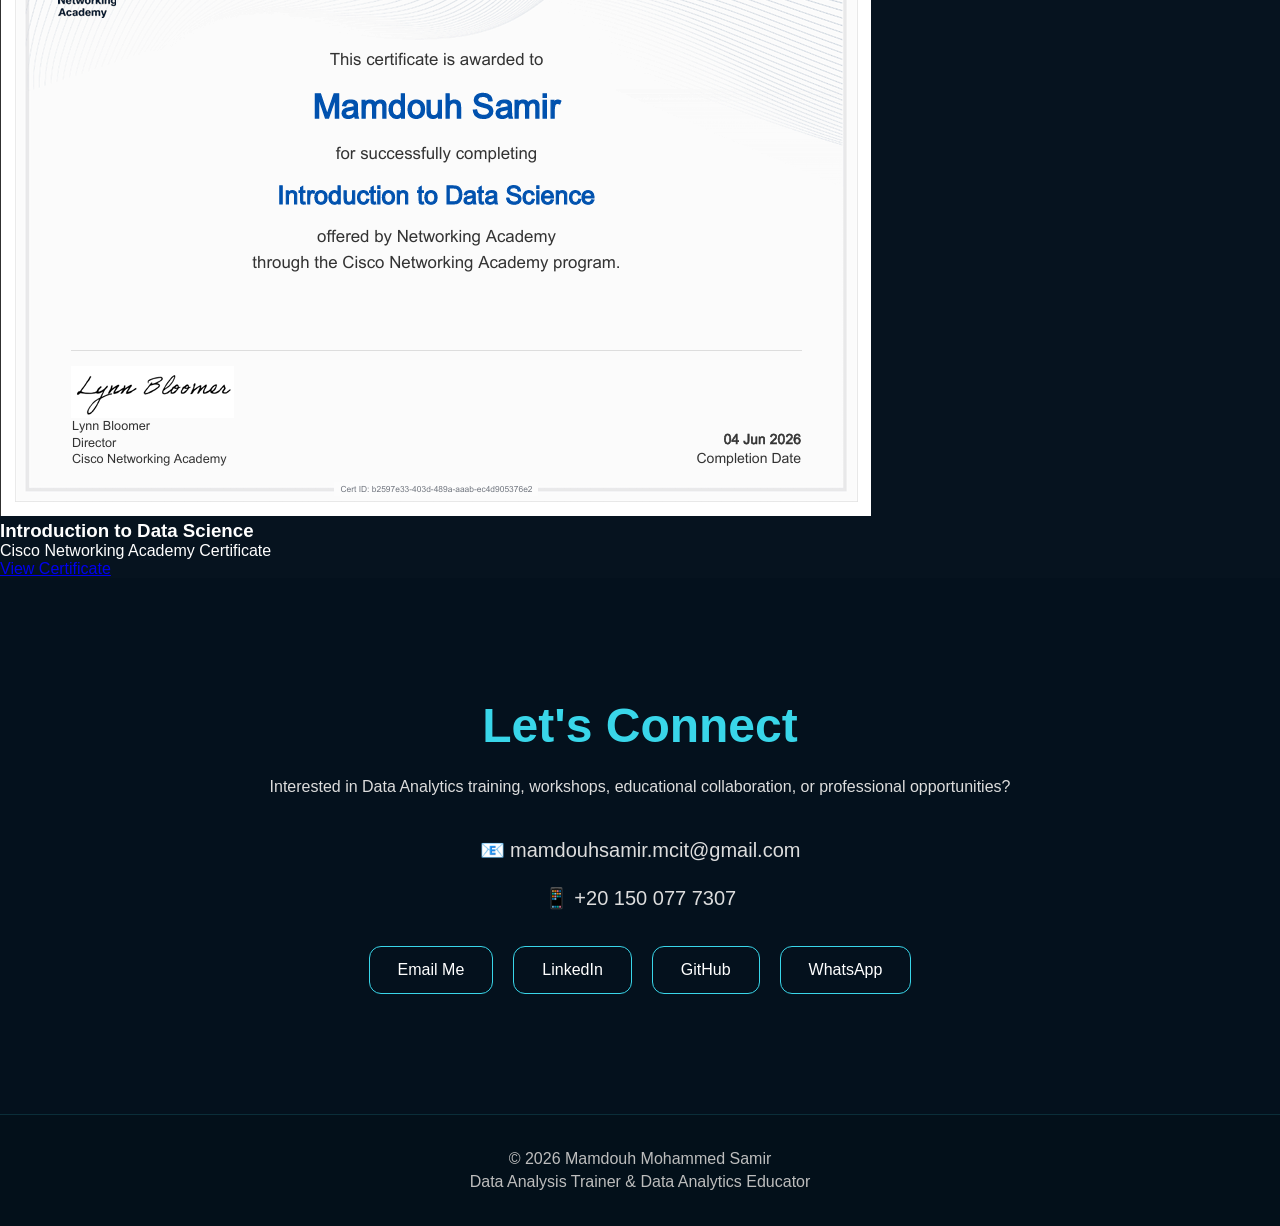
==== commit d49ca38e: "Added professional resume section" ====
--- a/index.html
+++ b/index.html
@@ -578,6 +578,10 @@
                 GitHub
             </a>
 
+            <a href="https://wa.me/201500777307" target="_blank">
+                WhatsApp
+            </a>
+
         </div>
 
     </div>
--- a/style.css
+++ b/style.css
@@ -920,103 +920,5 @@
     margin:5px 0;
 }
 
-/* CERTIFICATIONS SECTION */
-
-.certifications{
-
-    padding:120px 60px;
-
-    background:#04111d;
-}
-
-.certifications-container{
-
-    max-width:1200px;
-
-    margin:auto;
-}
-
-.cert-grid{
-
-    display:grid;
-
-    grid-template-columns:repeat(2,1fr);
-
-    gap:30px;
-
-    margin-top:50px;
-}
-
-.cert-card{
-
-    background:#082234;
-
-    padding:25px;
-
-    border-radius:20px;
-
-    text-align:center;
-
-    border:1px solid rgba(57,214,233,.15);
-
-    transition:.3s;
-}
-
-.cert-card:hover{
-
-    transform:translateY(-5px);
-
-    border-color:#39d6e9;
-}
-
-.cert-card img{
-
-    width:100%;
-
-    height:250px;
-
-    object-fit:contain;
-
-    background:white;
-
-    border-radius:10px;
-
-    margin-bottom:20px;
-}
-
-.cert-card h3{
-
-    color:#39d6e9;
-
-    margin-bottom:10px;
-}
-
-.cert-card p{
-
-    color:#dddddd;
-
-    margin-bottom:20px;
-}
-
-.cert-card a{
-
-    text-decoration:none;
-
-    color:white;
-
-    border:1px solid #39d6e9;
-
-    padding:12px 24px;
-
-    border-radius:10px;
-}
-
-.cert-card a:hover{
-
-    background:#39d6e9;
-
-    color:#04111d;
-}
-
-
-
+
+
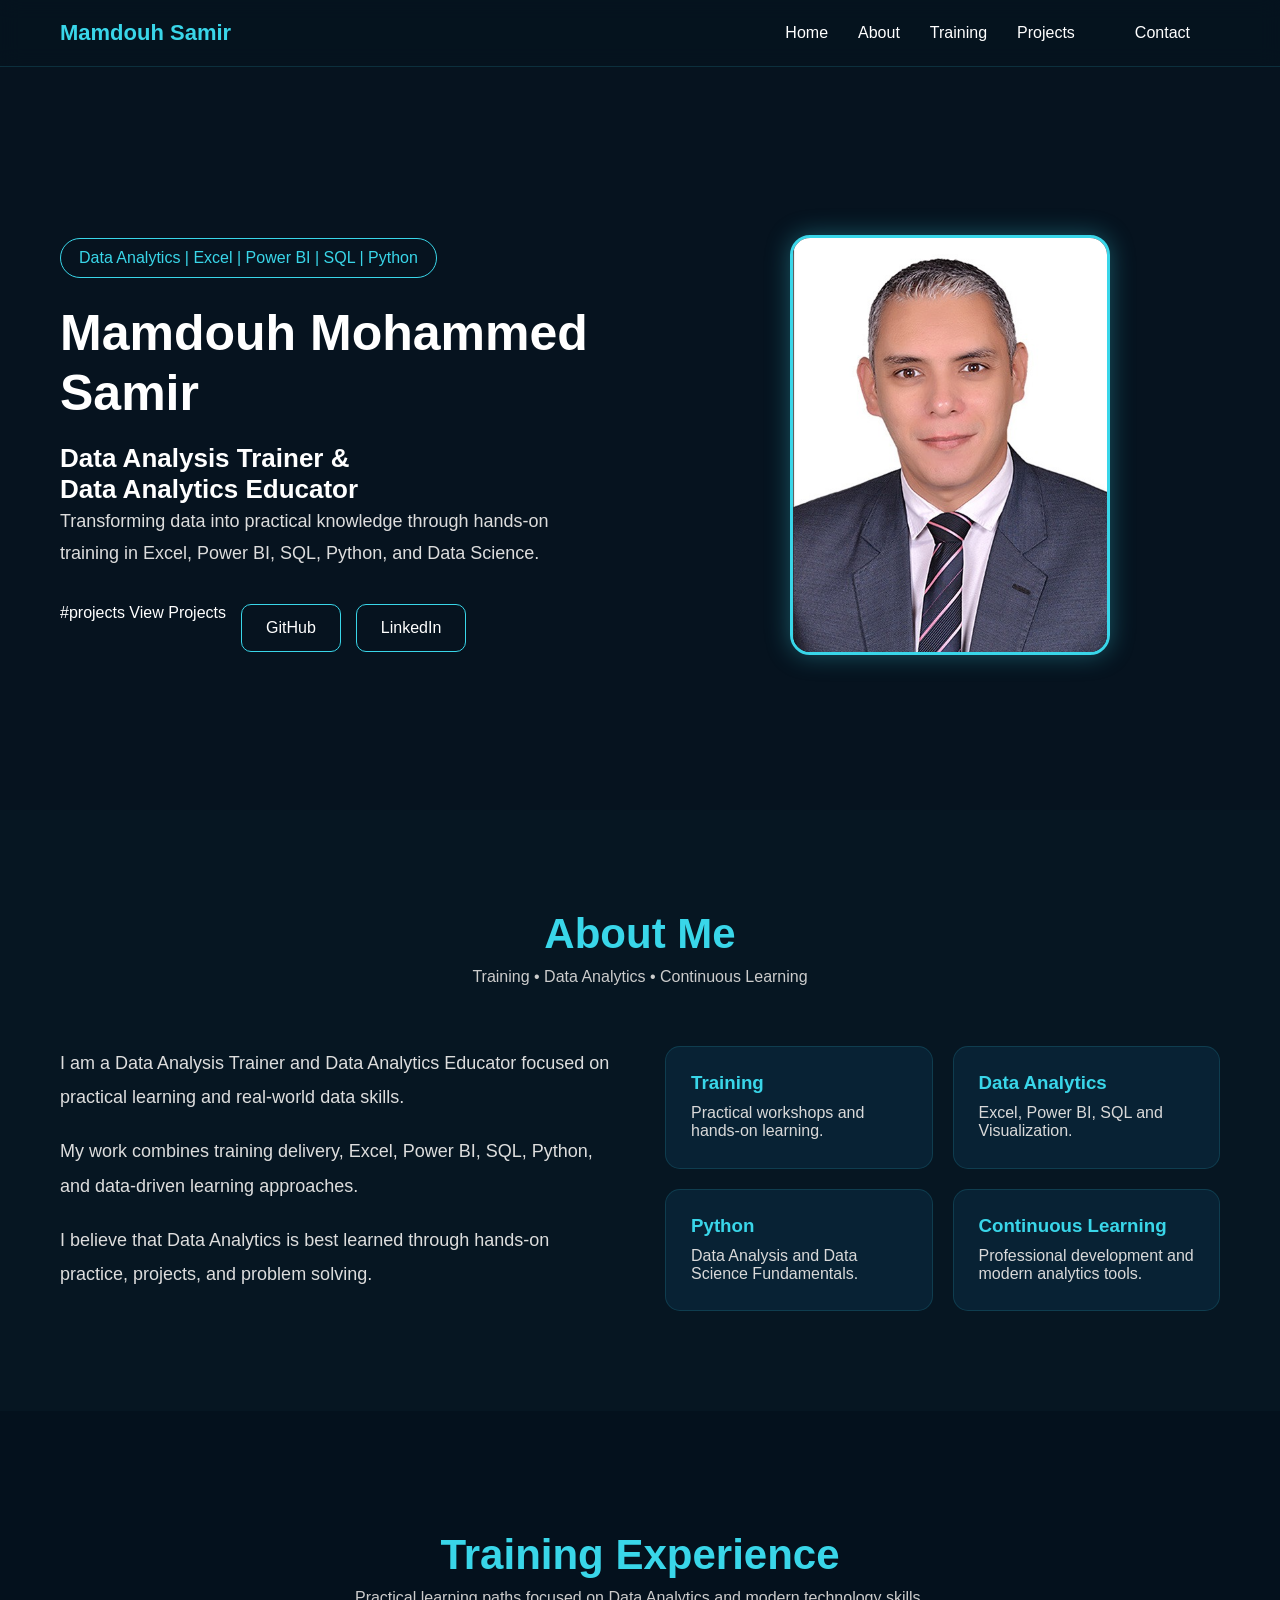
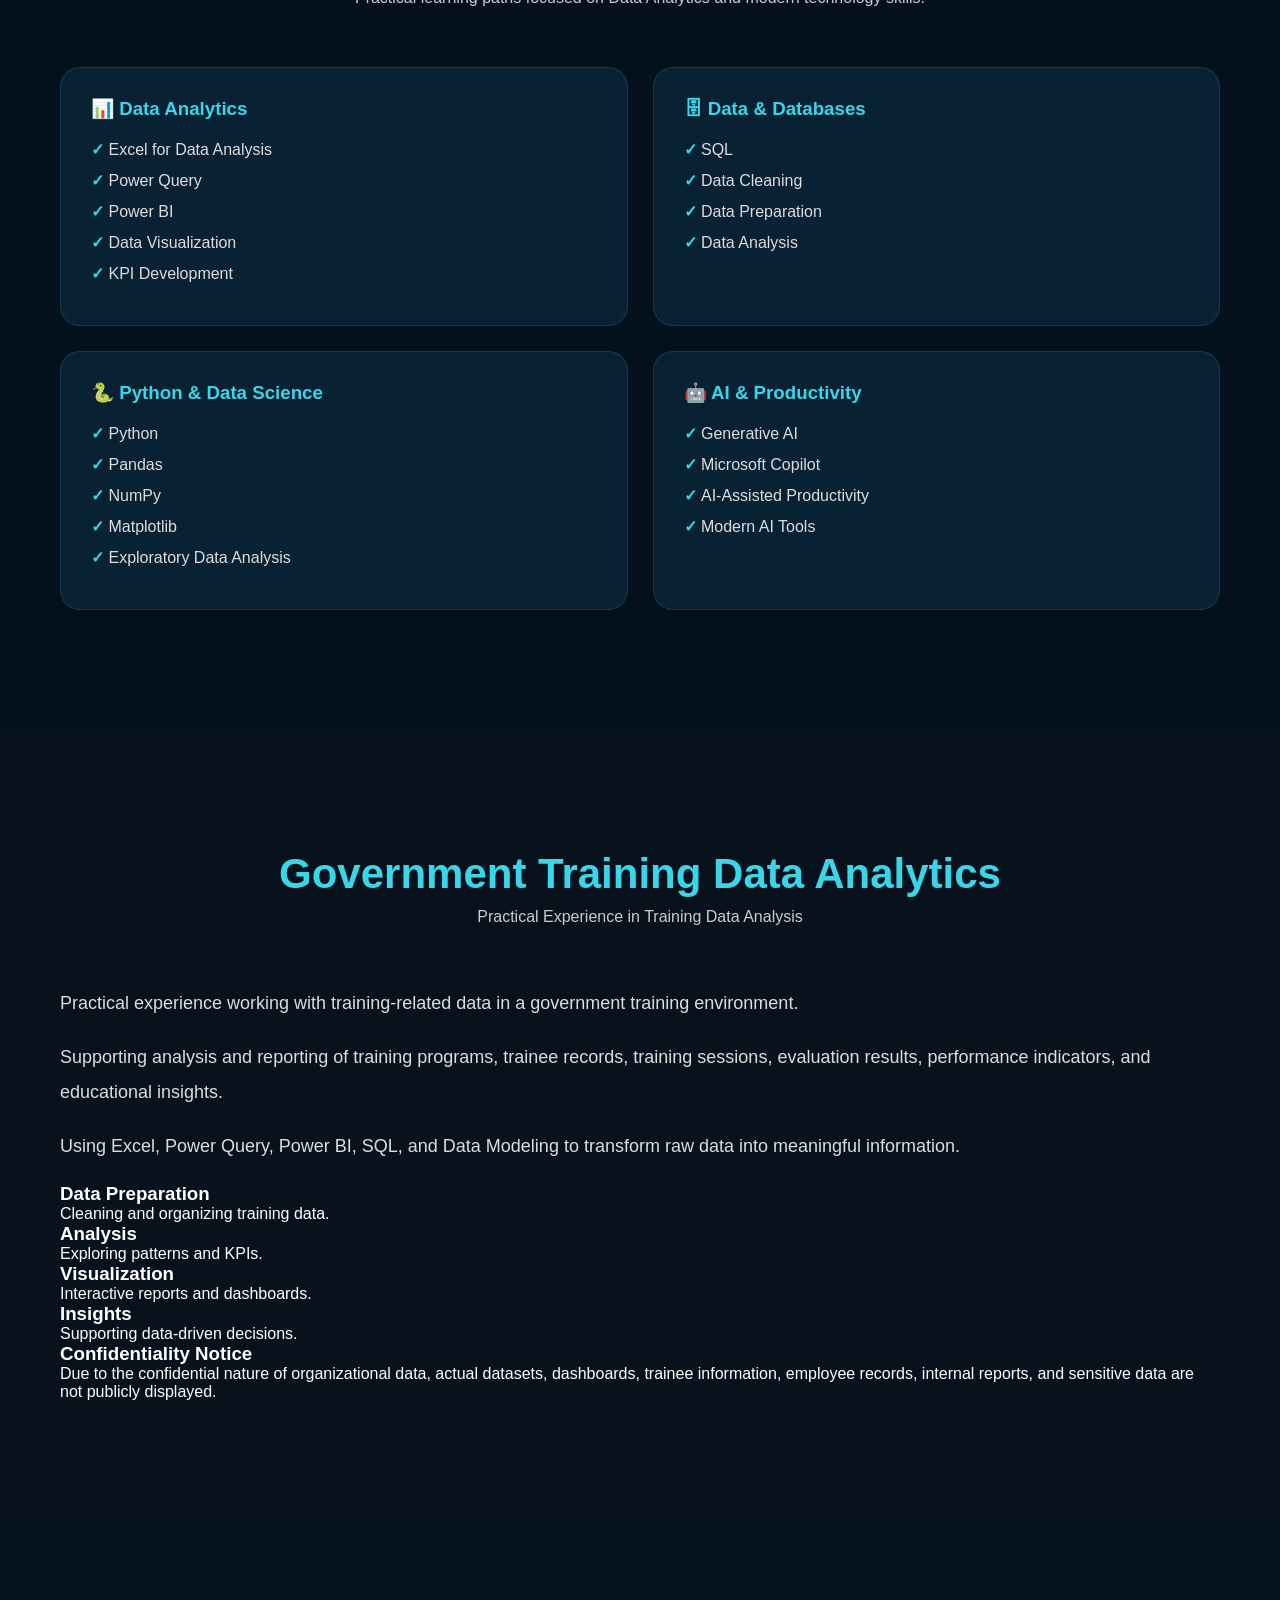
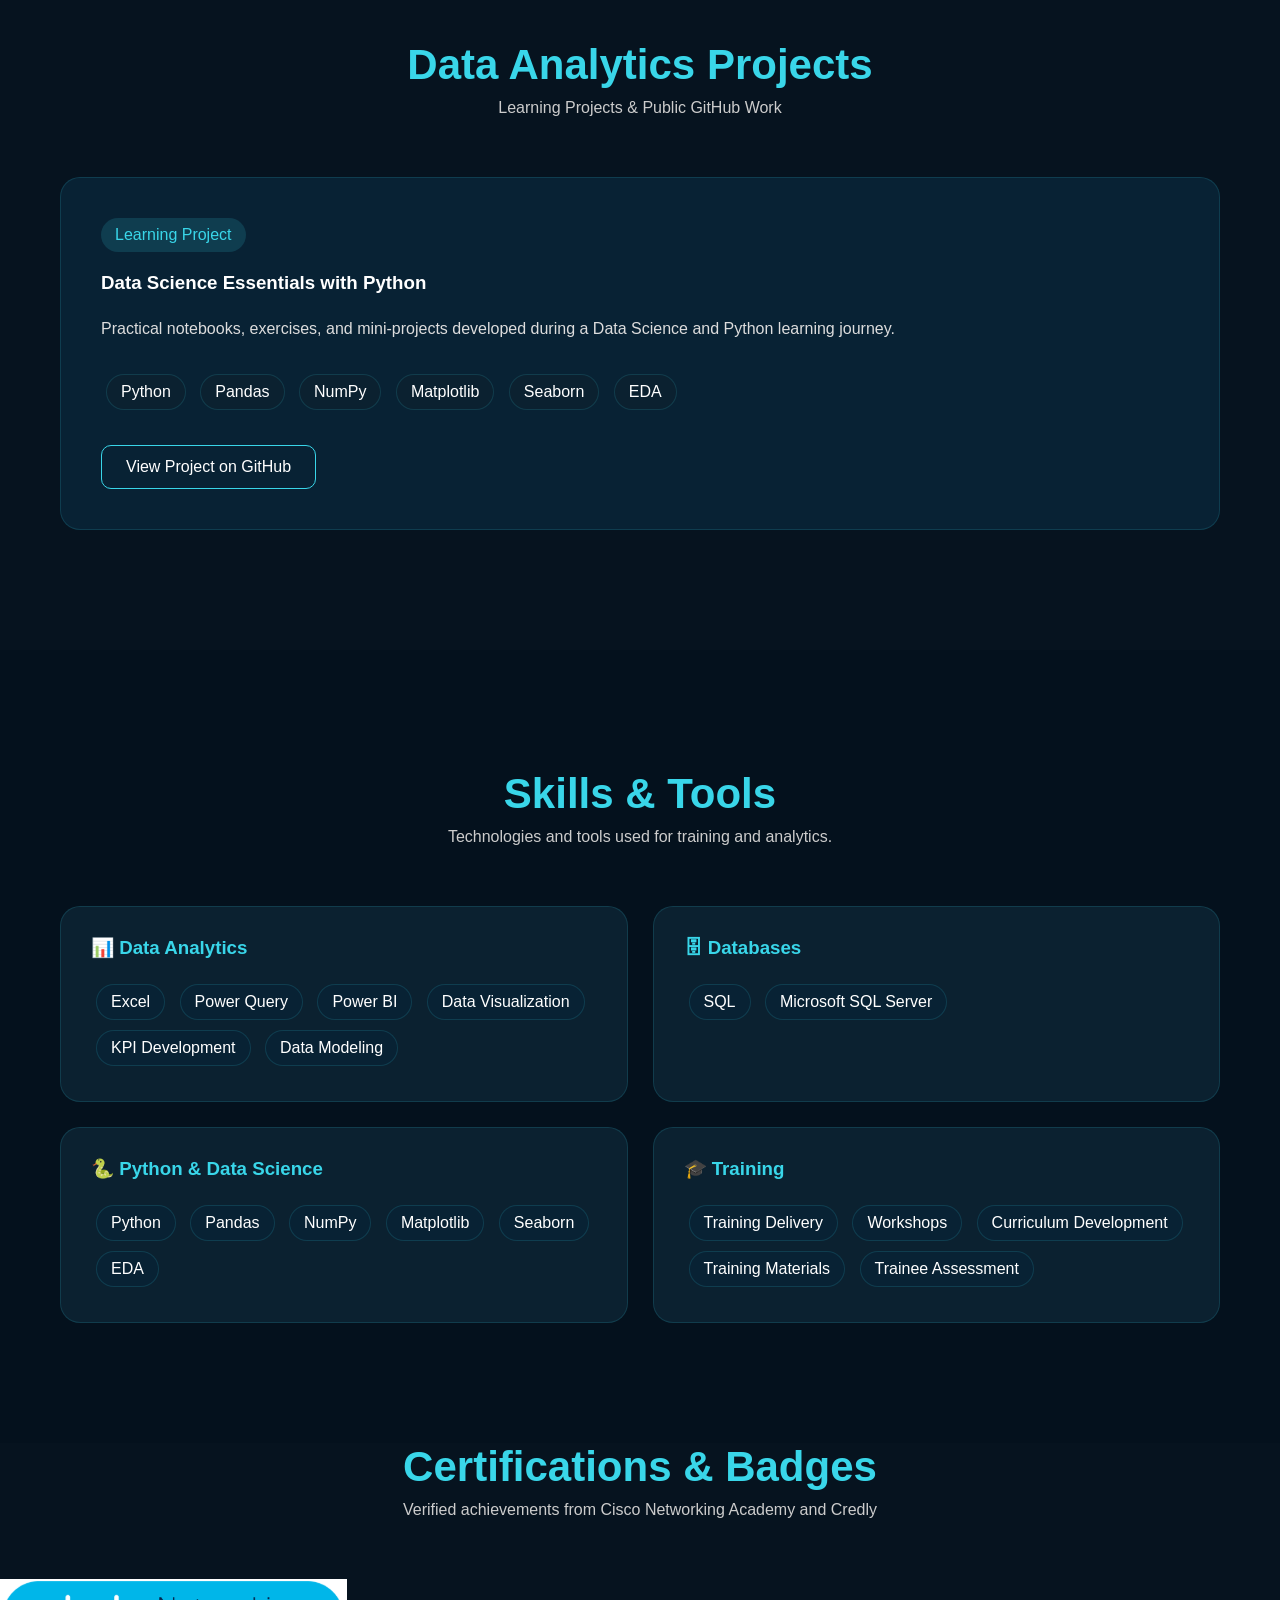
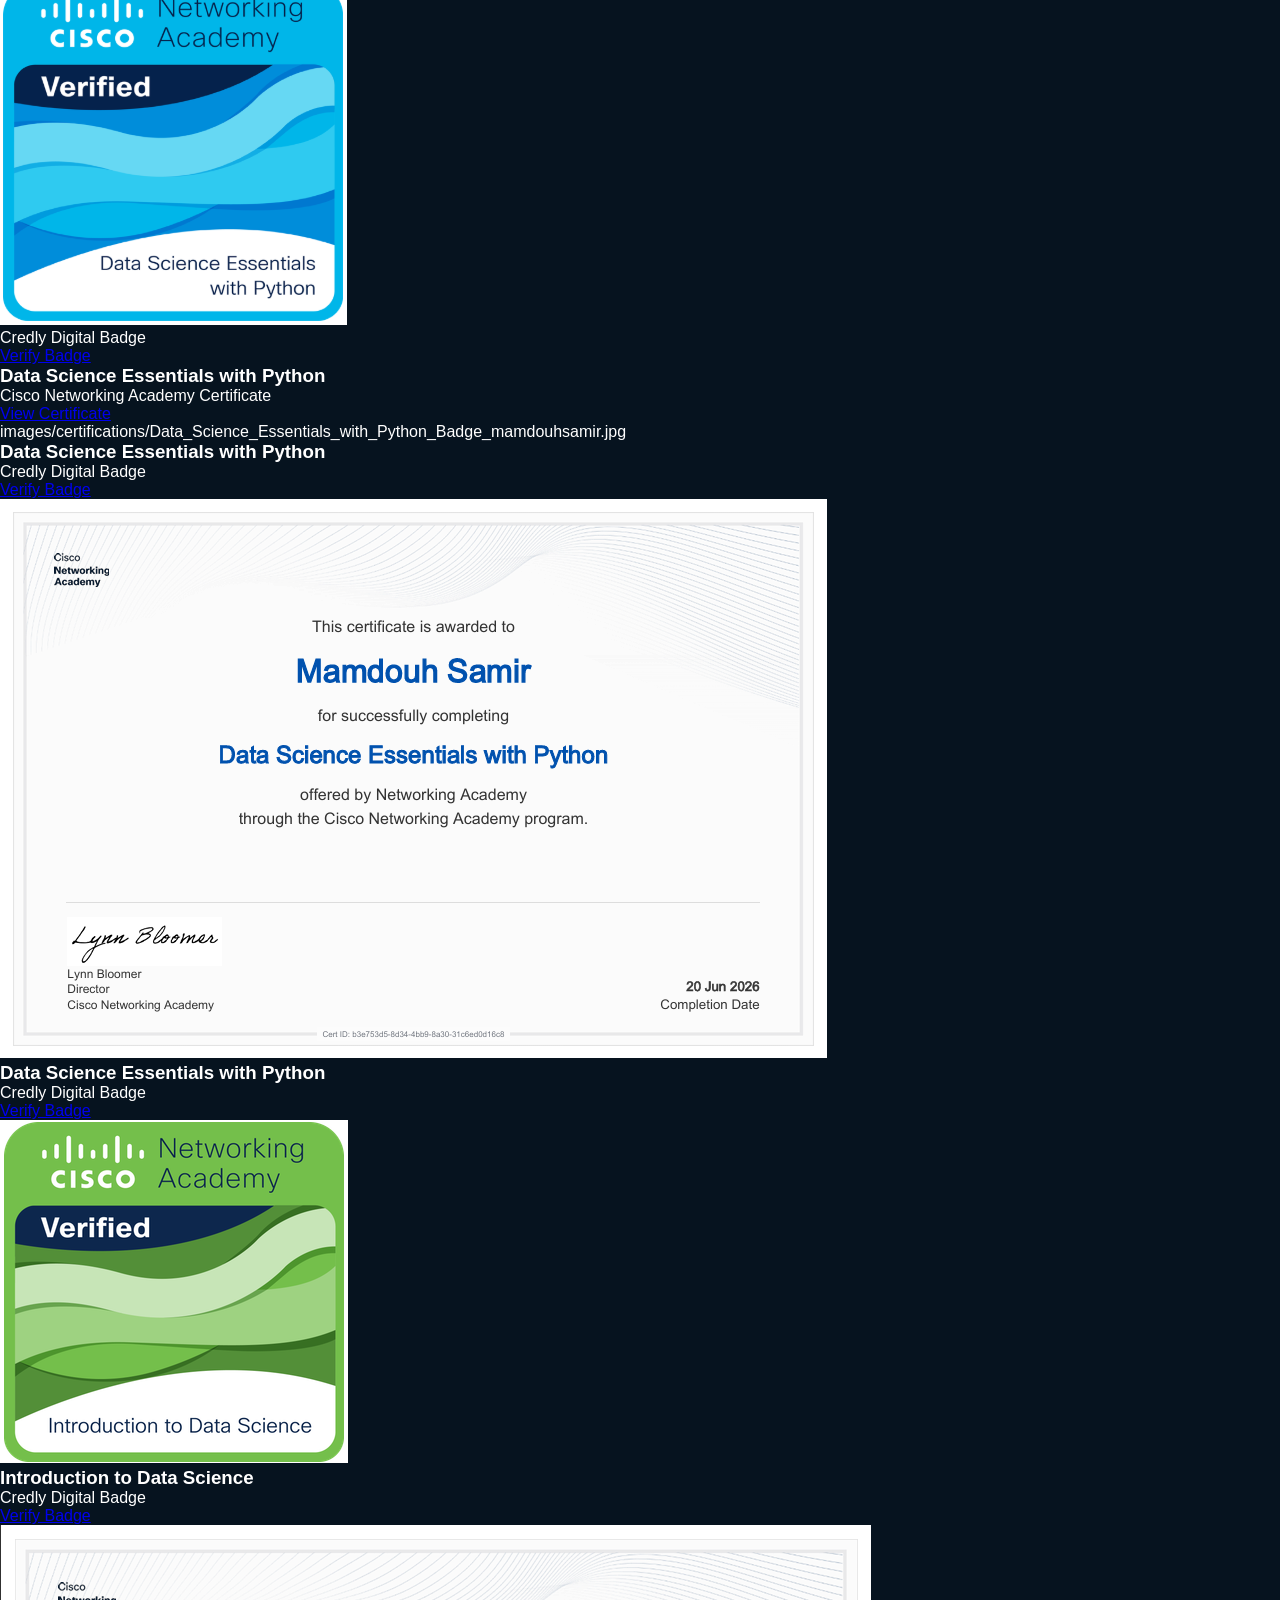
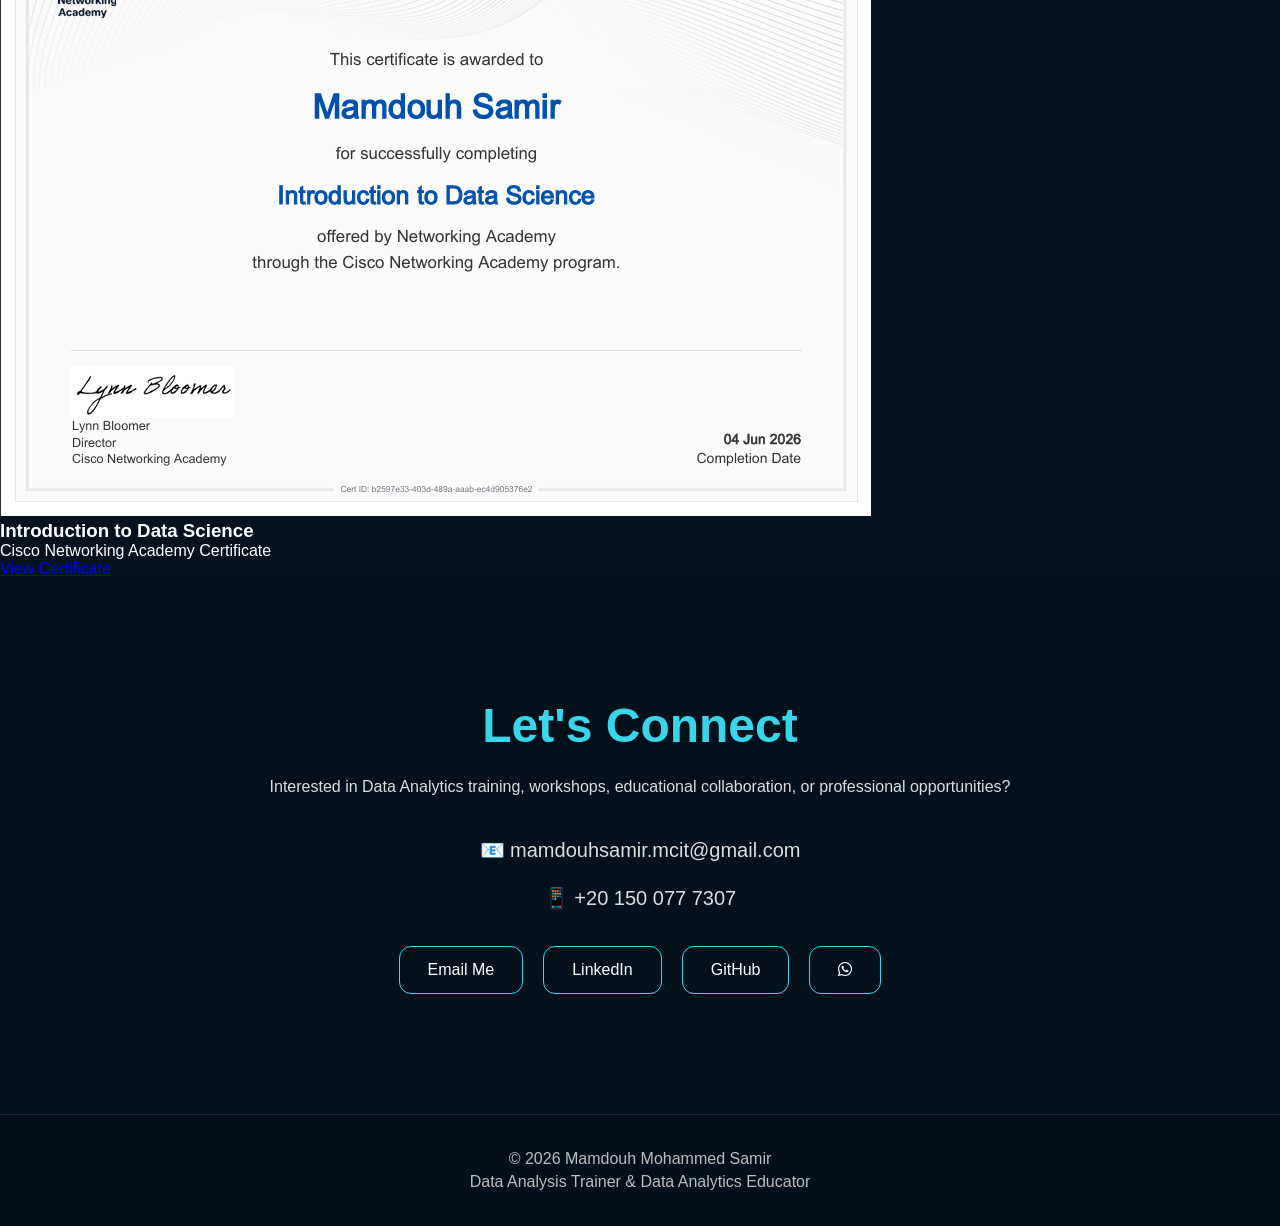
==== commit 4613cab6: "Add WhatsApp floating button" ====
--- a/index.html
+++ b/index.html
@@ -7,6 +7,7 @@
     <title>Mamdouh Mohammed Samir | Data Analysis Trainer</title>
 
     <link rel="stylesheet" href="style.css">
+    <link rel="stylesheet" href="https://cdnjs.cloudflare.com/ajax/libs/font-awesome/6.6.0/css/all.min.css">
 </head>
 
 <body>
@@ -578,10 +579,9 @@
                 GitHub
             </a>
 
-            <a href="https://wa.me/201500777307" target="_blank">
-                WhatsApp
+            <a href="https://wa.me/201XXXXXXXXX" target="_blank"> 
+                <i class="fab fa-whatsapp"></i>
             </a>
-
         </div>
 
     </div>
--- a/style.css
+++ b/style.css
@@ -922,3 +922,29 @@
 
 
 
+.whatsapp-float{
+    position:fixed;
+    width:60px;
+    height:60px;
+    bottom:20px;
+    right:20px;
+    background:#25D366;
+    color:white;
+    border-radius:50%;
+    text-align:center;
+    font-size:30px;
+    box-shadow:0 4px 10px rgba(0,0,0,.3);
+    z-index:1000;
+}
+
+.whatsapp-float i{
+    line-height:60px;
+}
+
+.whatsapp-float:hover{
+    transform:scale(1.1);
+    transition:.3s;
+}
+
+
+
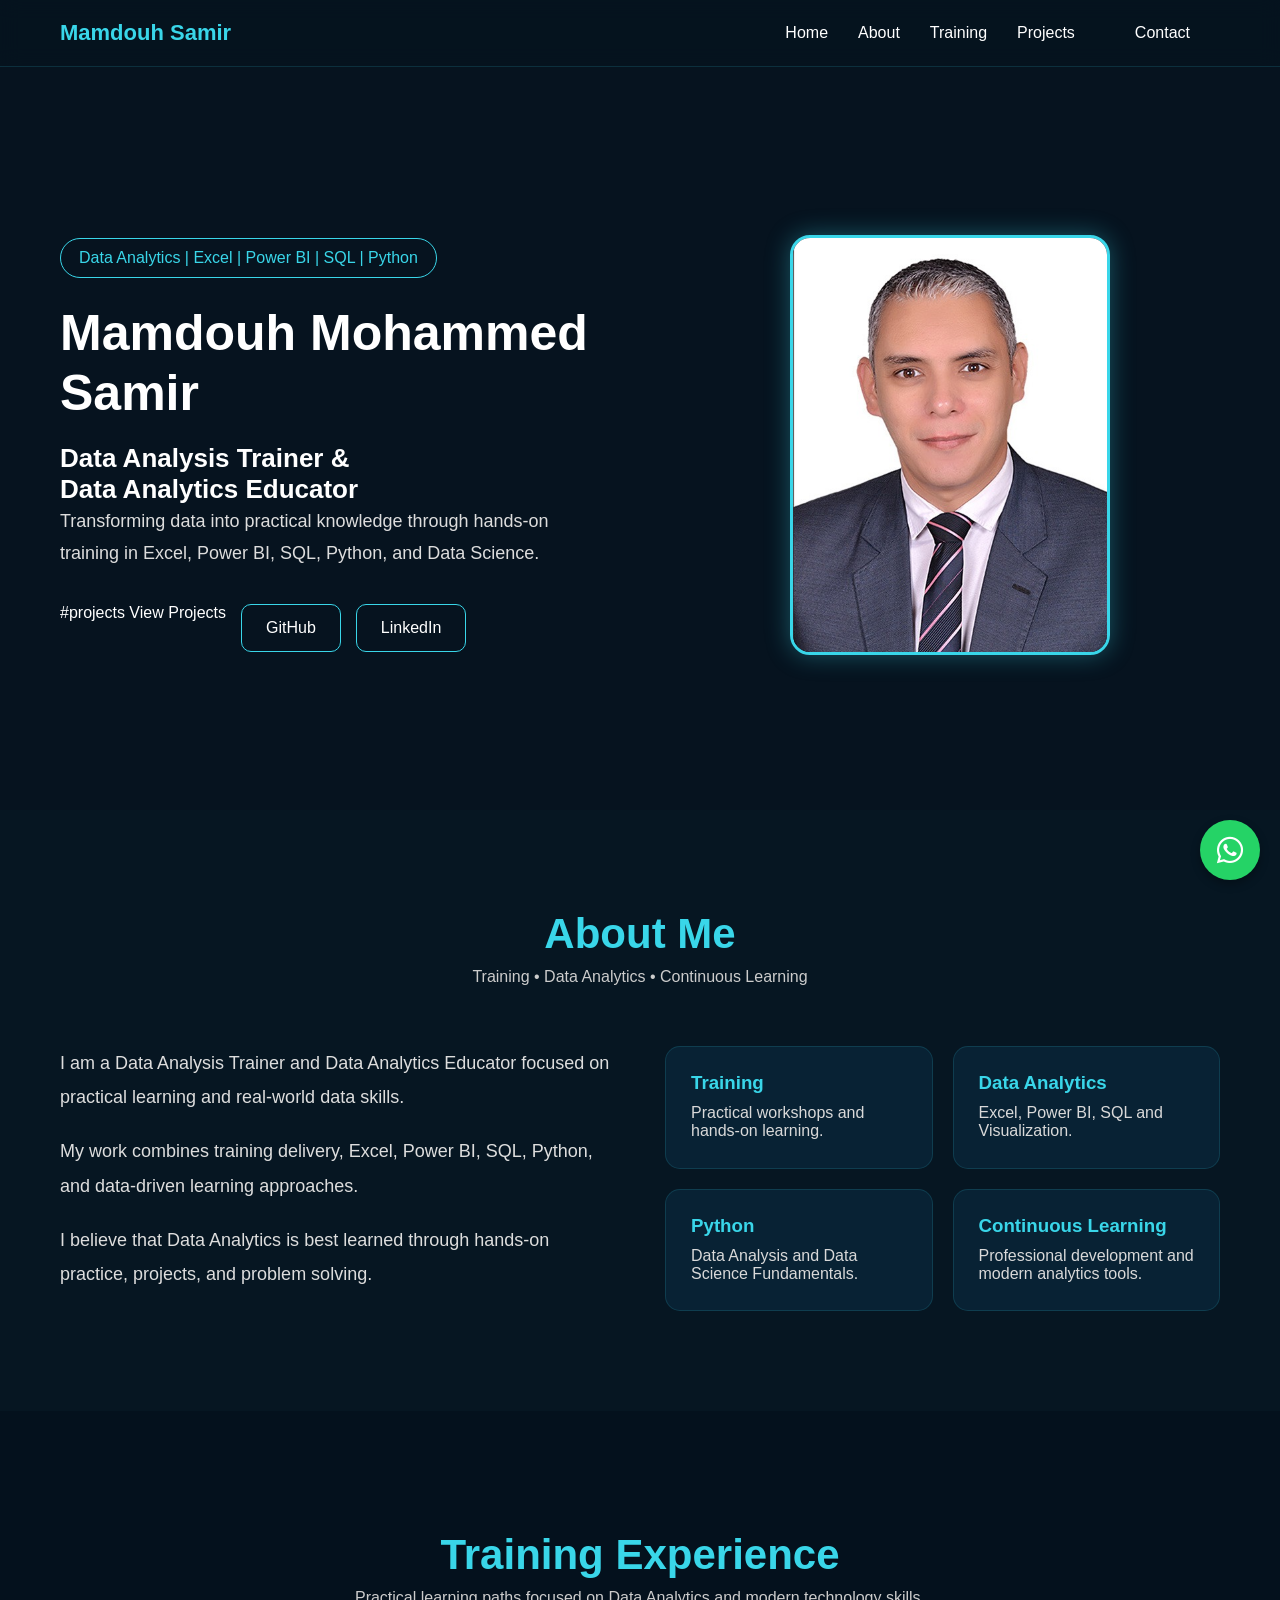
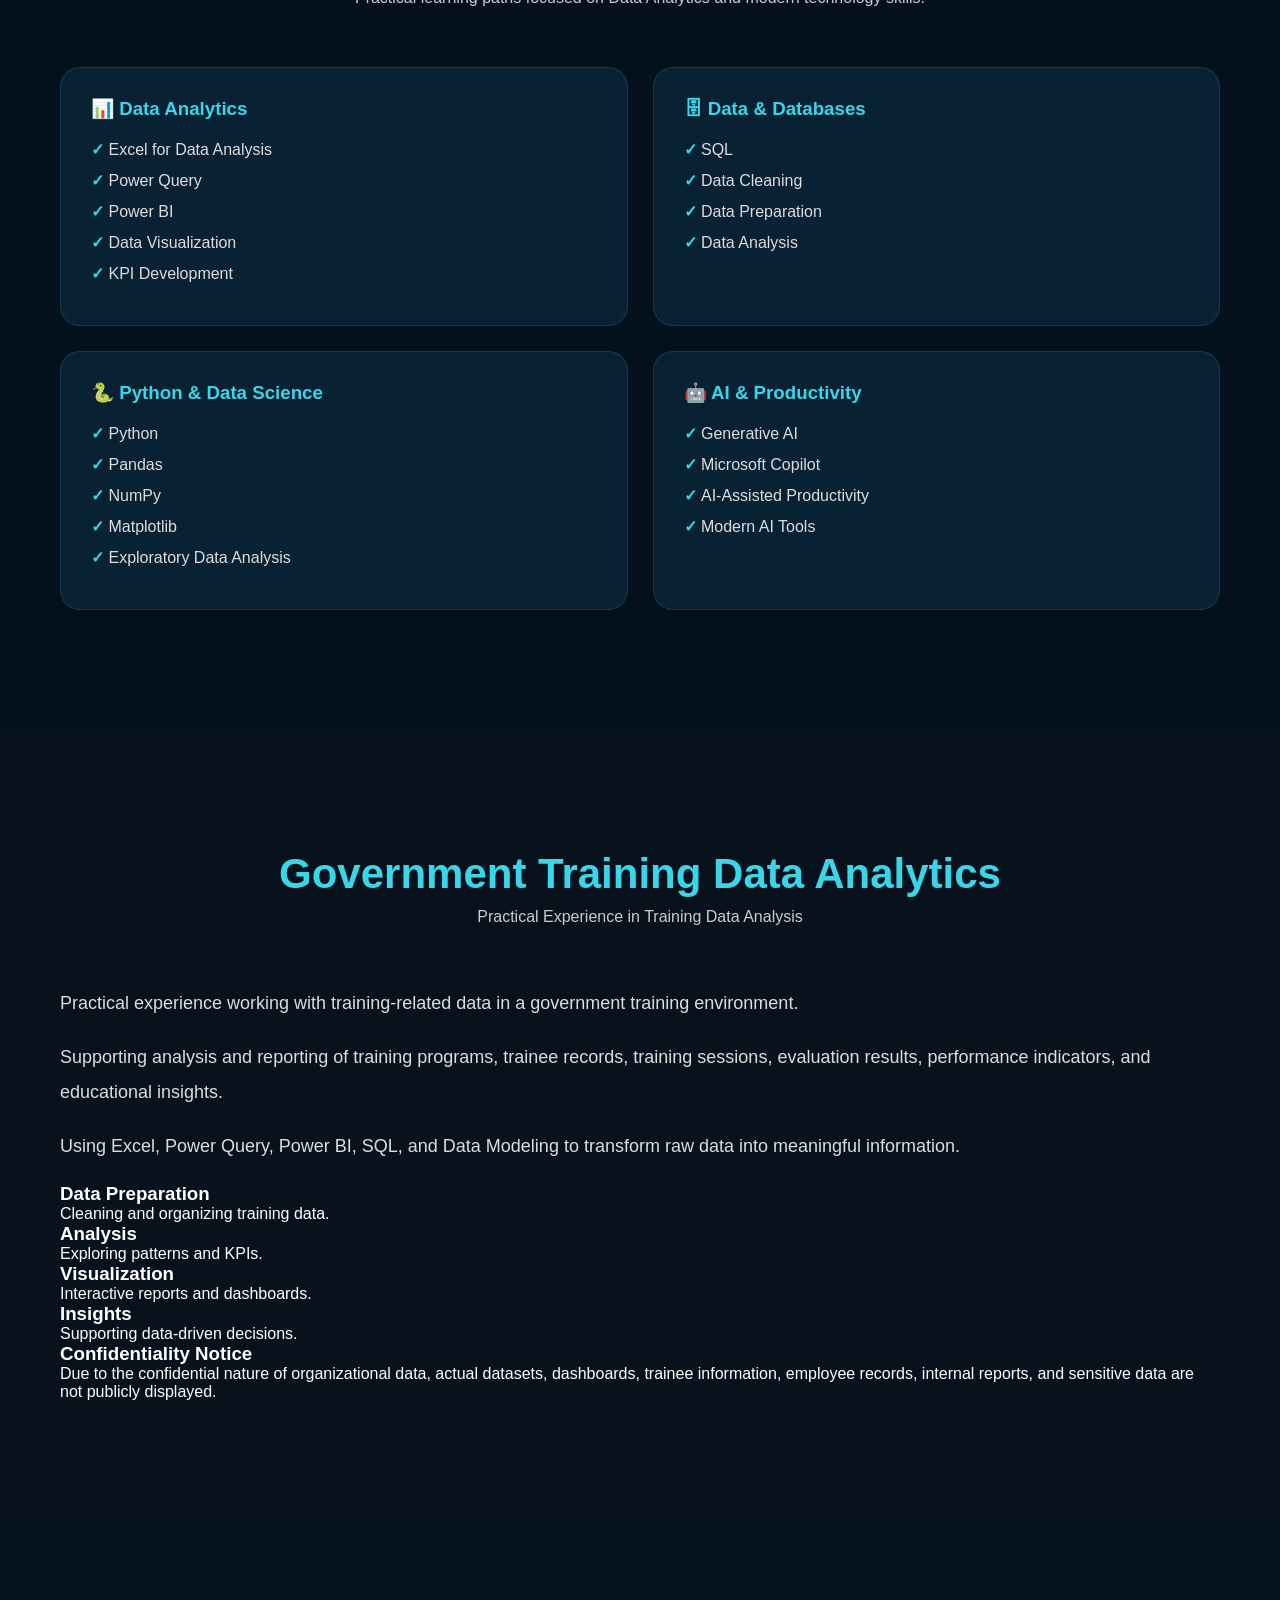
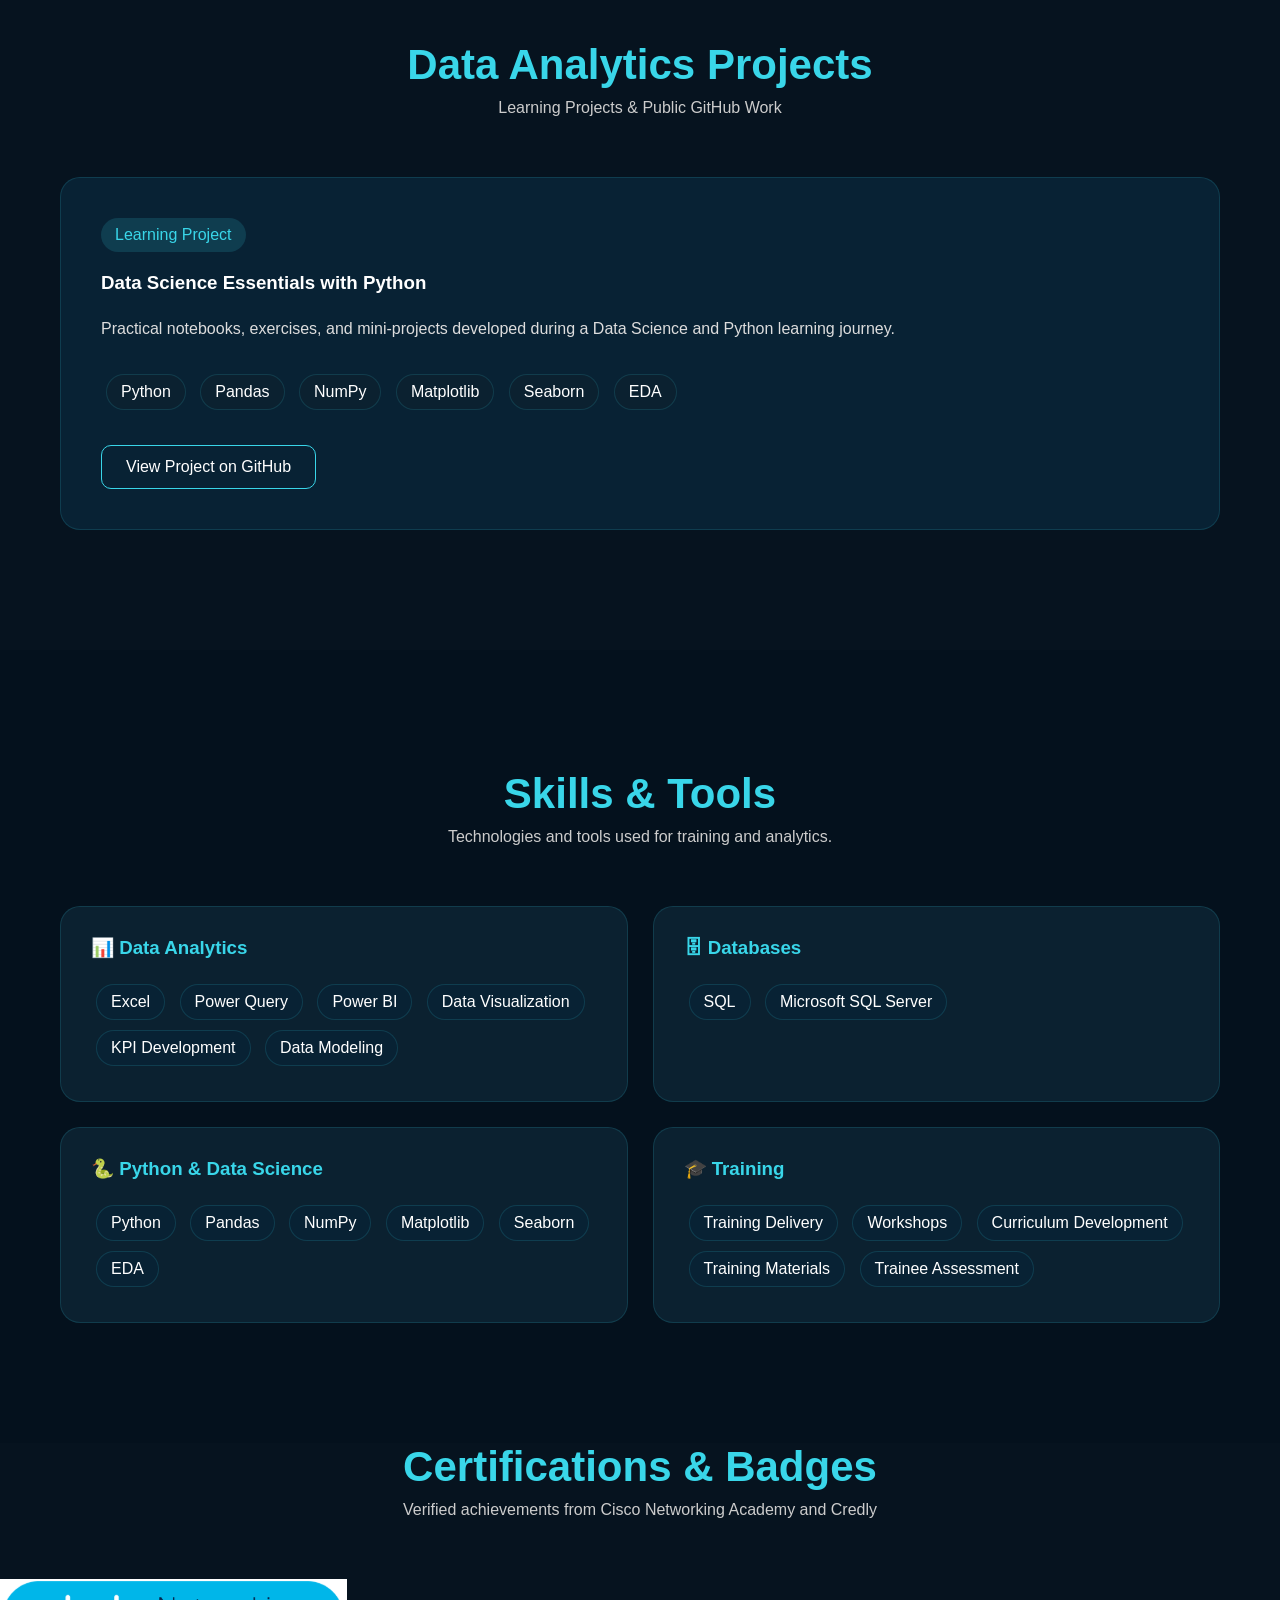
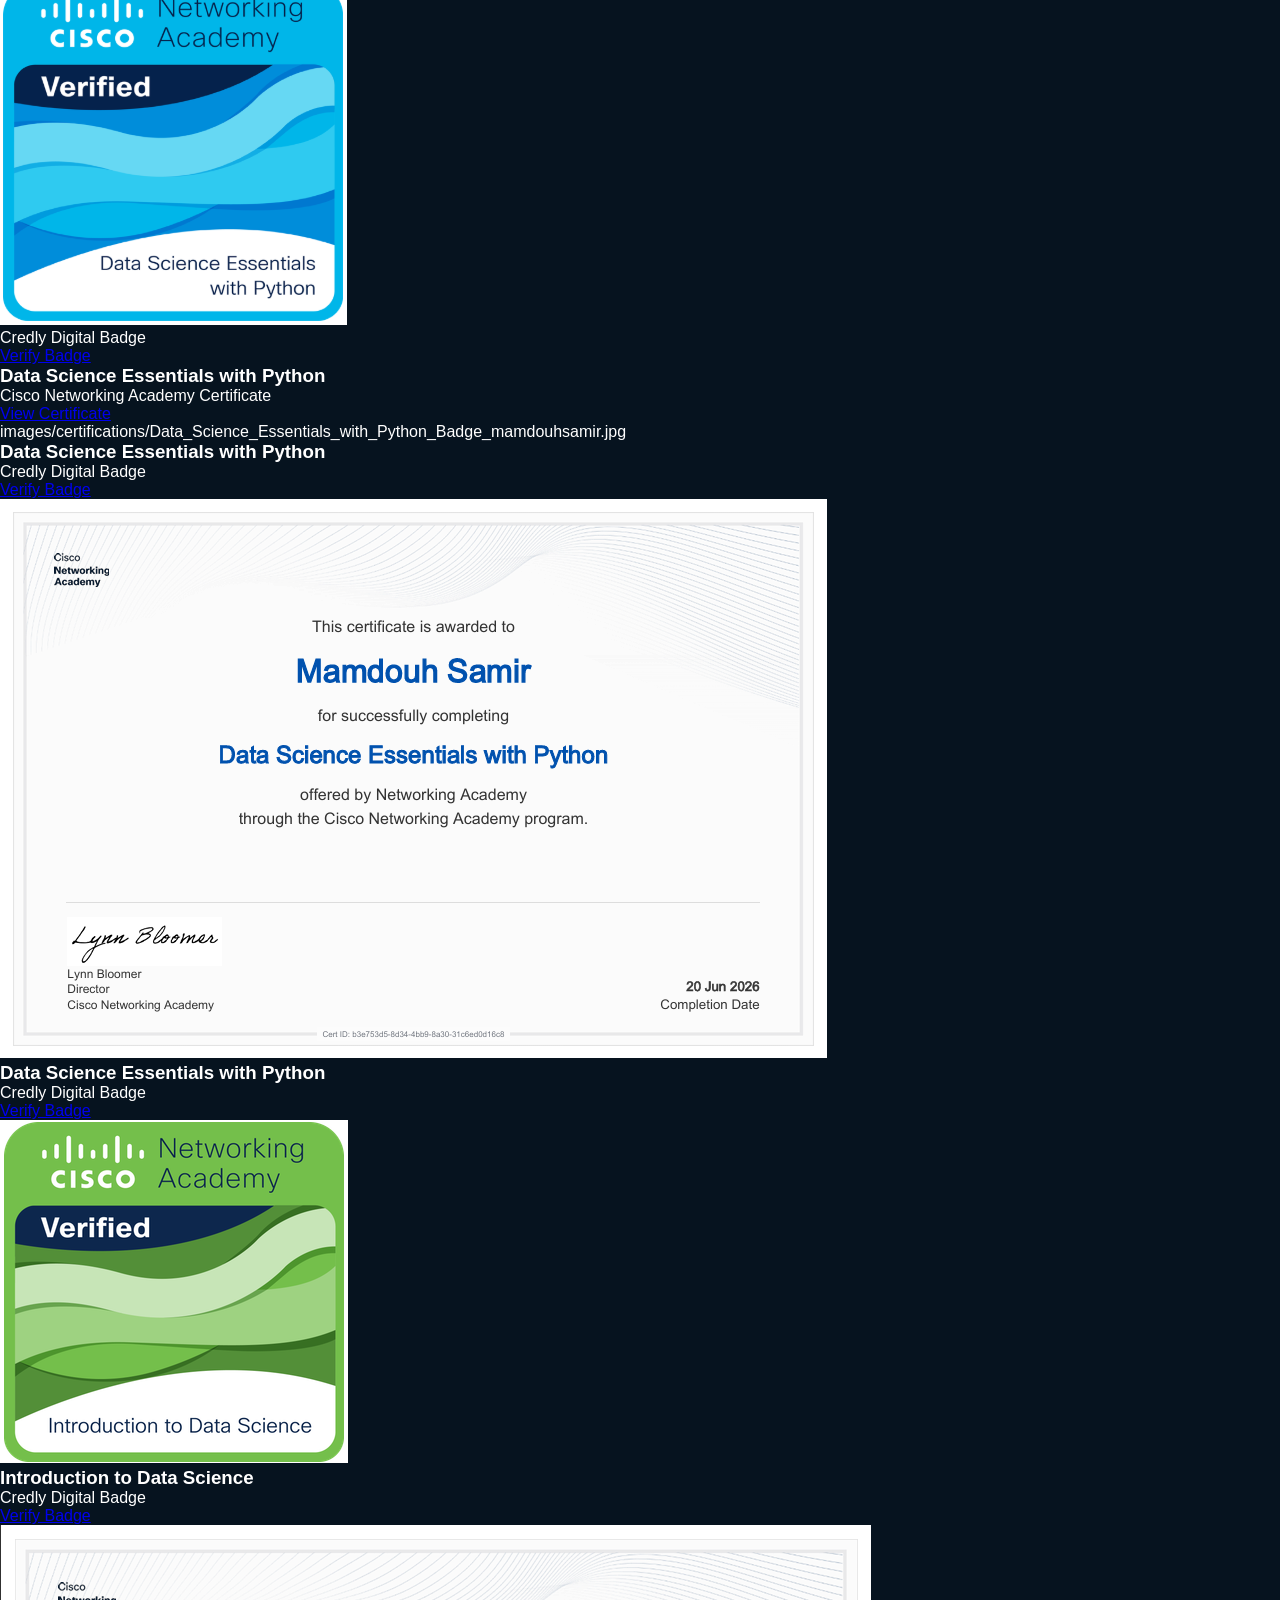
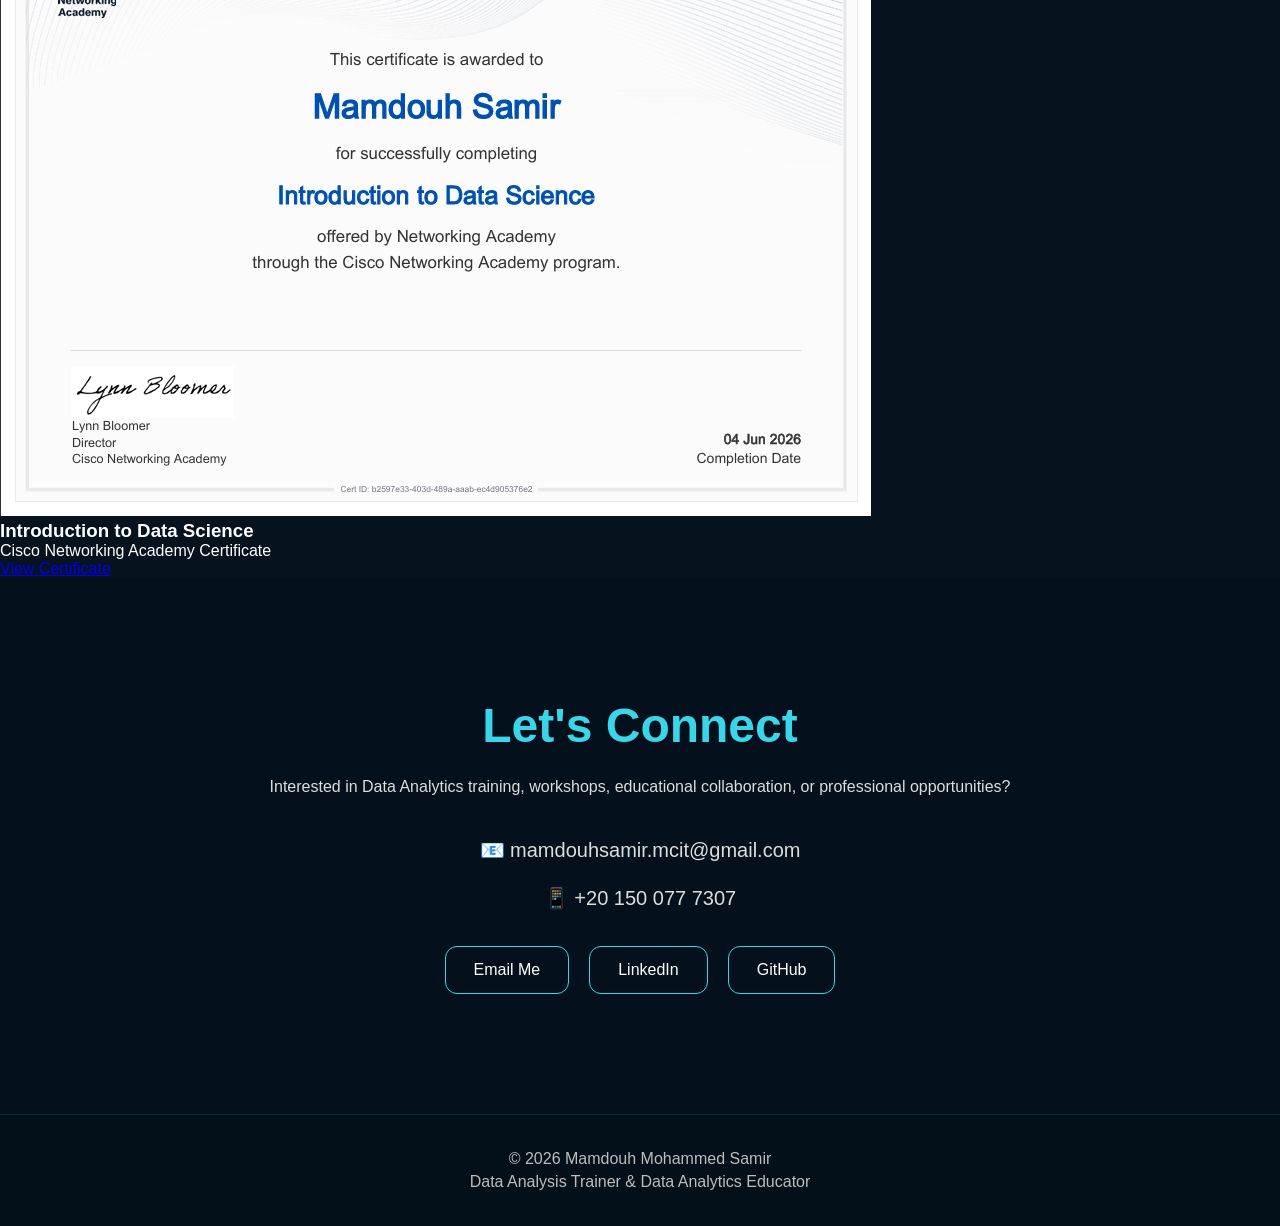
==== commit 4058fac7: "Add WhatsApp floating button" ====
--- a/index.html
+++ b/index.html
@@ -579,9 +579,7 @@
                 GitHub
             </a>
 
-            <a href="https://wa.me/201XXXXXXXXX" target="_blank"> 
-                <i class="fab fa-whatsapp"></i>
-            </a>
+            
         </div>
 
     </div>
@@ -600,7 +598,12 @@
     </p>
 
 </footer>
-
+<a href="https://wa.me/201XXXXXXXXX"
+   class="whatsapp-float"
+   target="_blank">
+
+   <i class="fab fa-whatsapp"></i>
+</a>
 </body>
 
 </html>
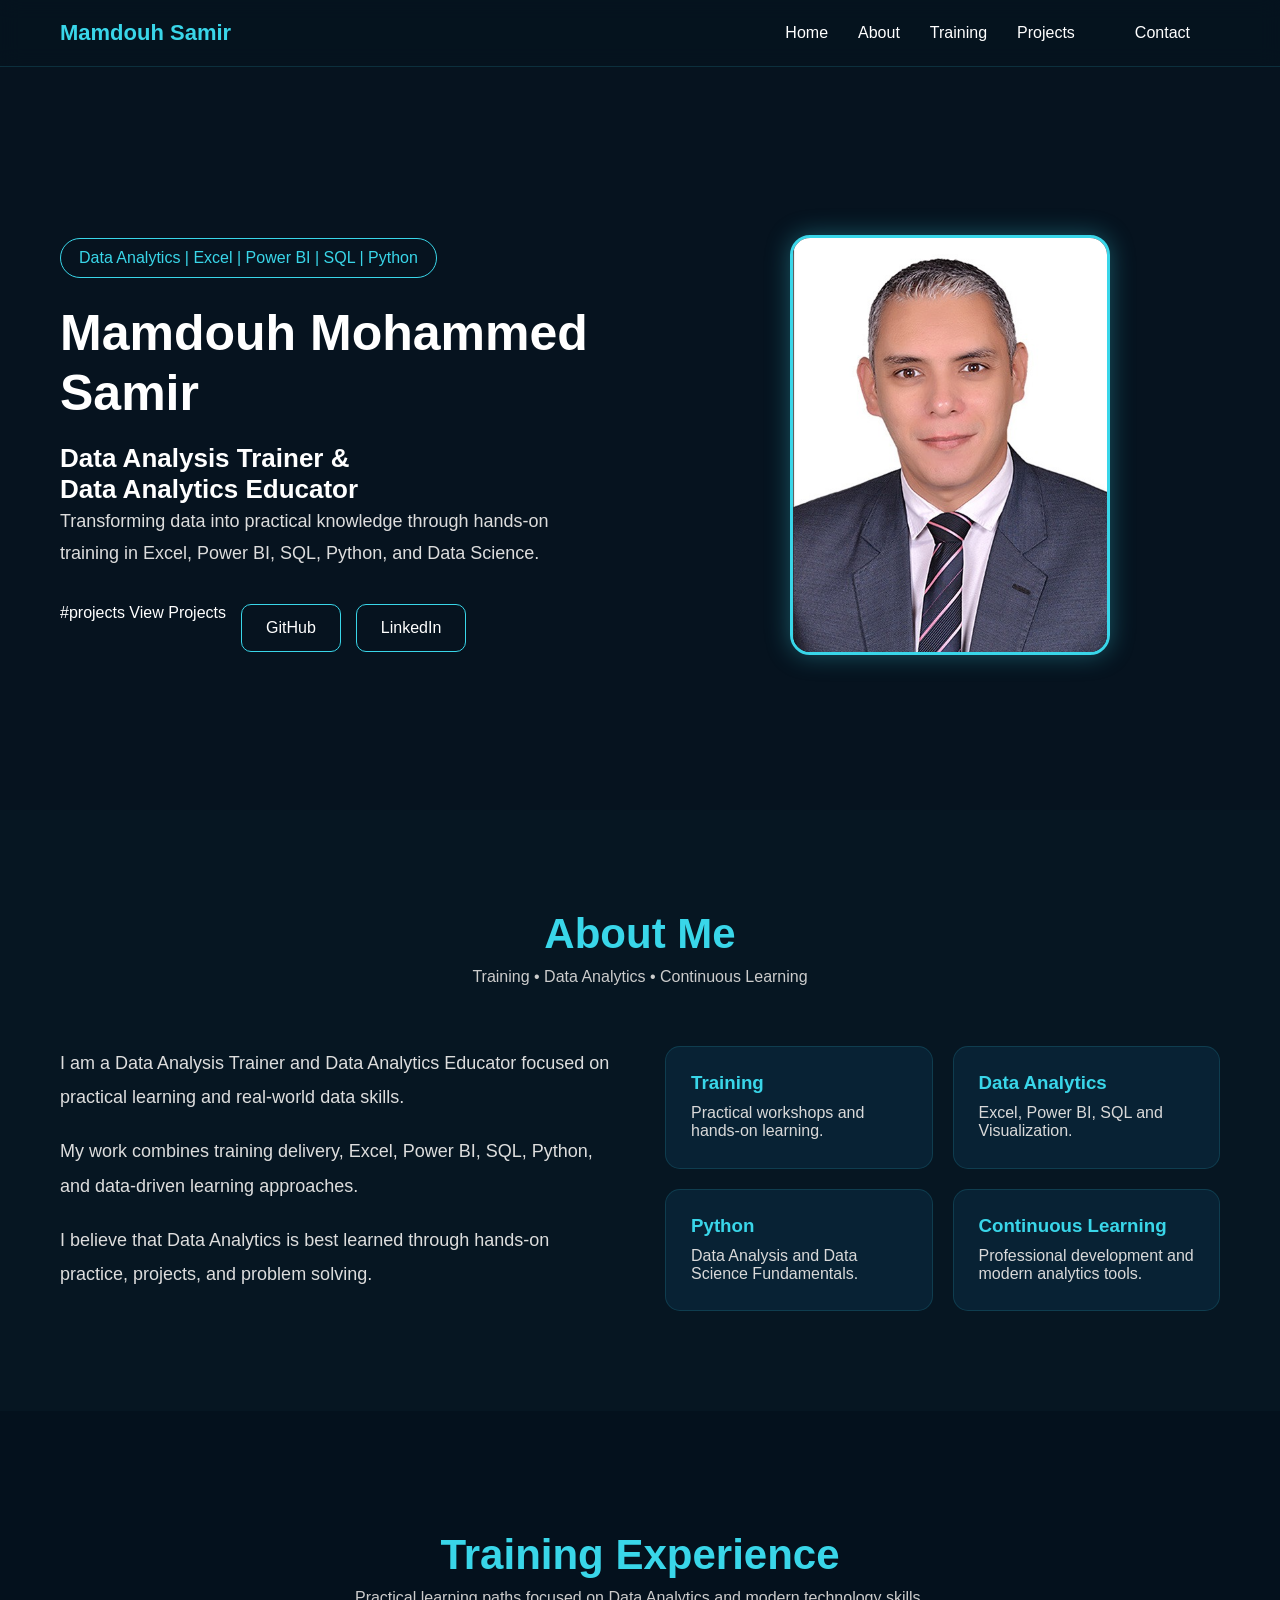
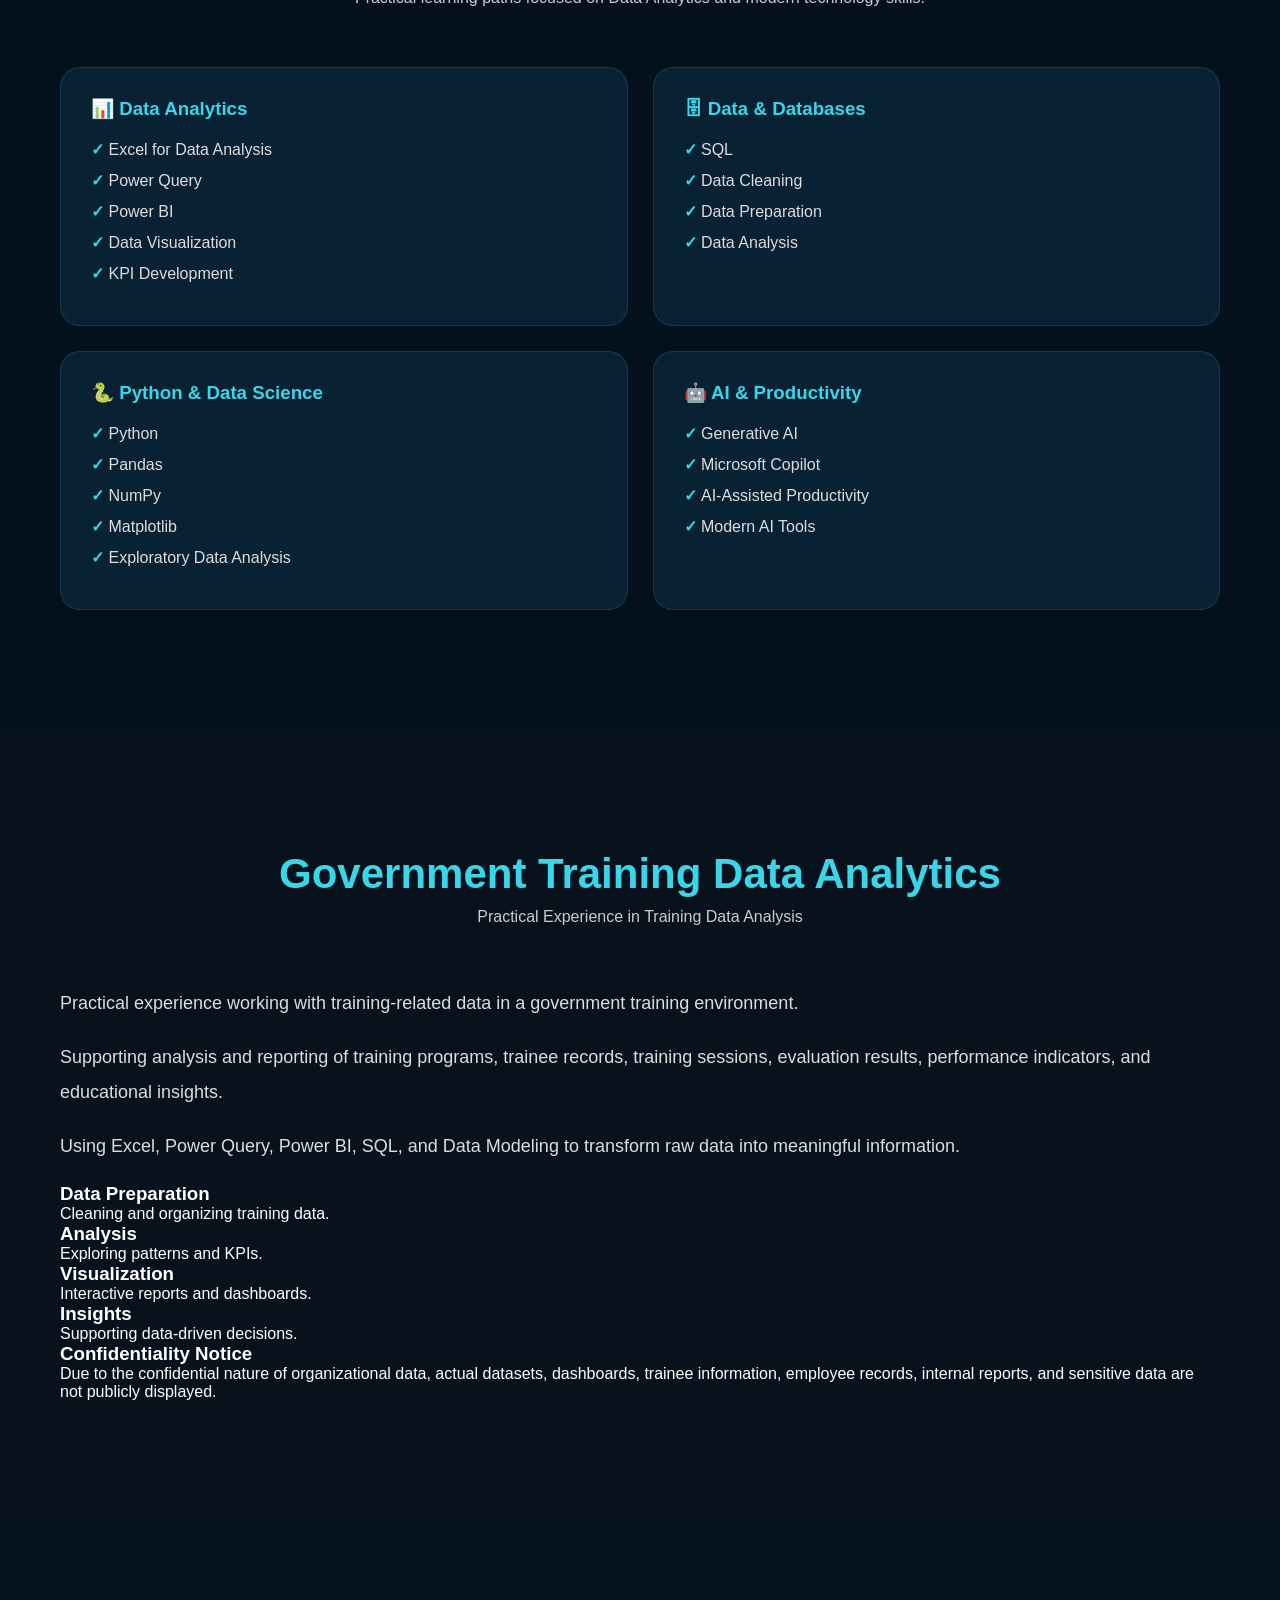
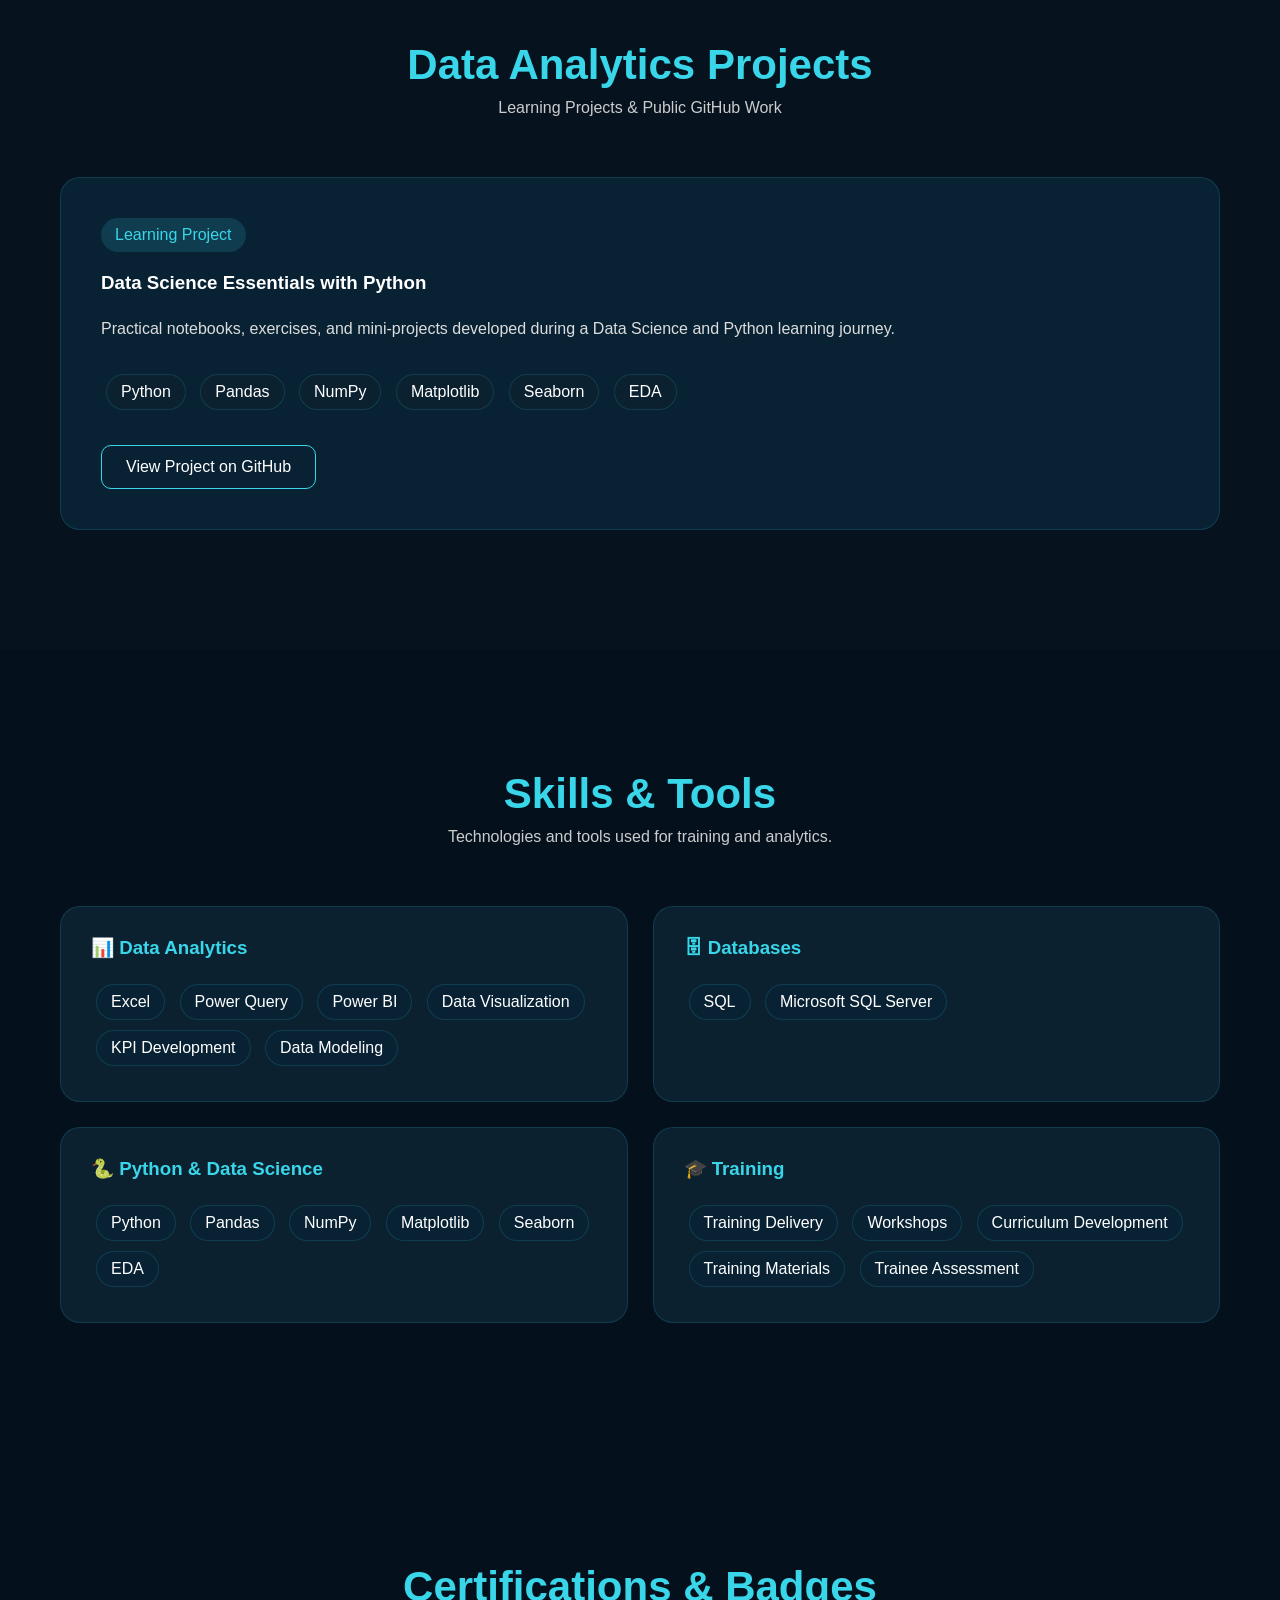
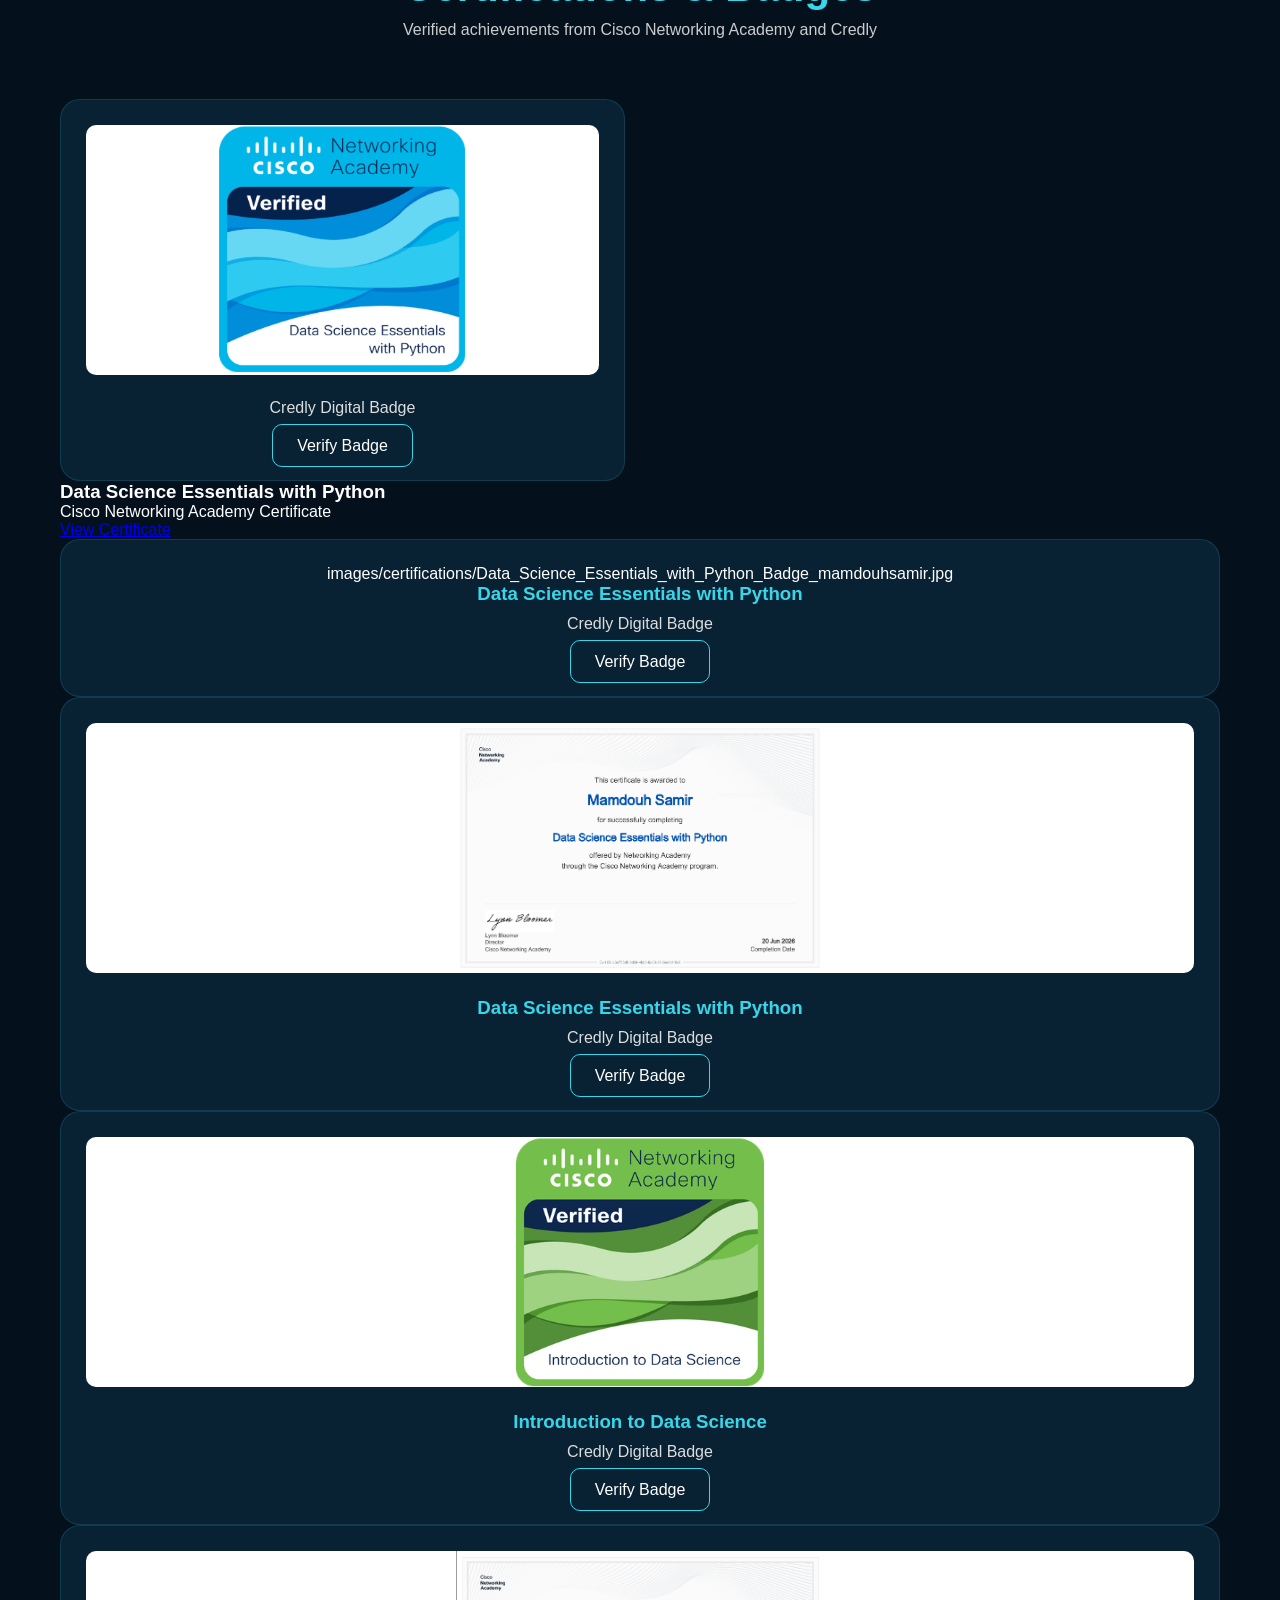
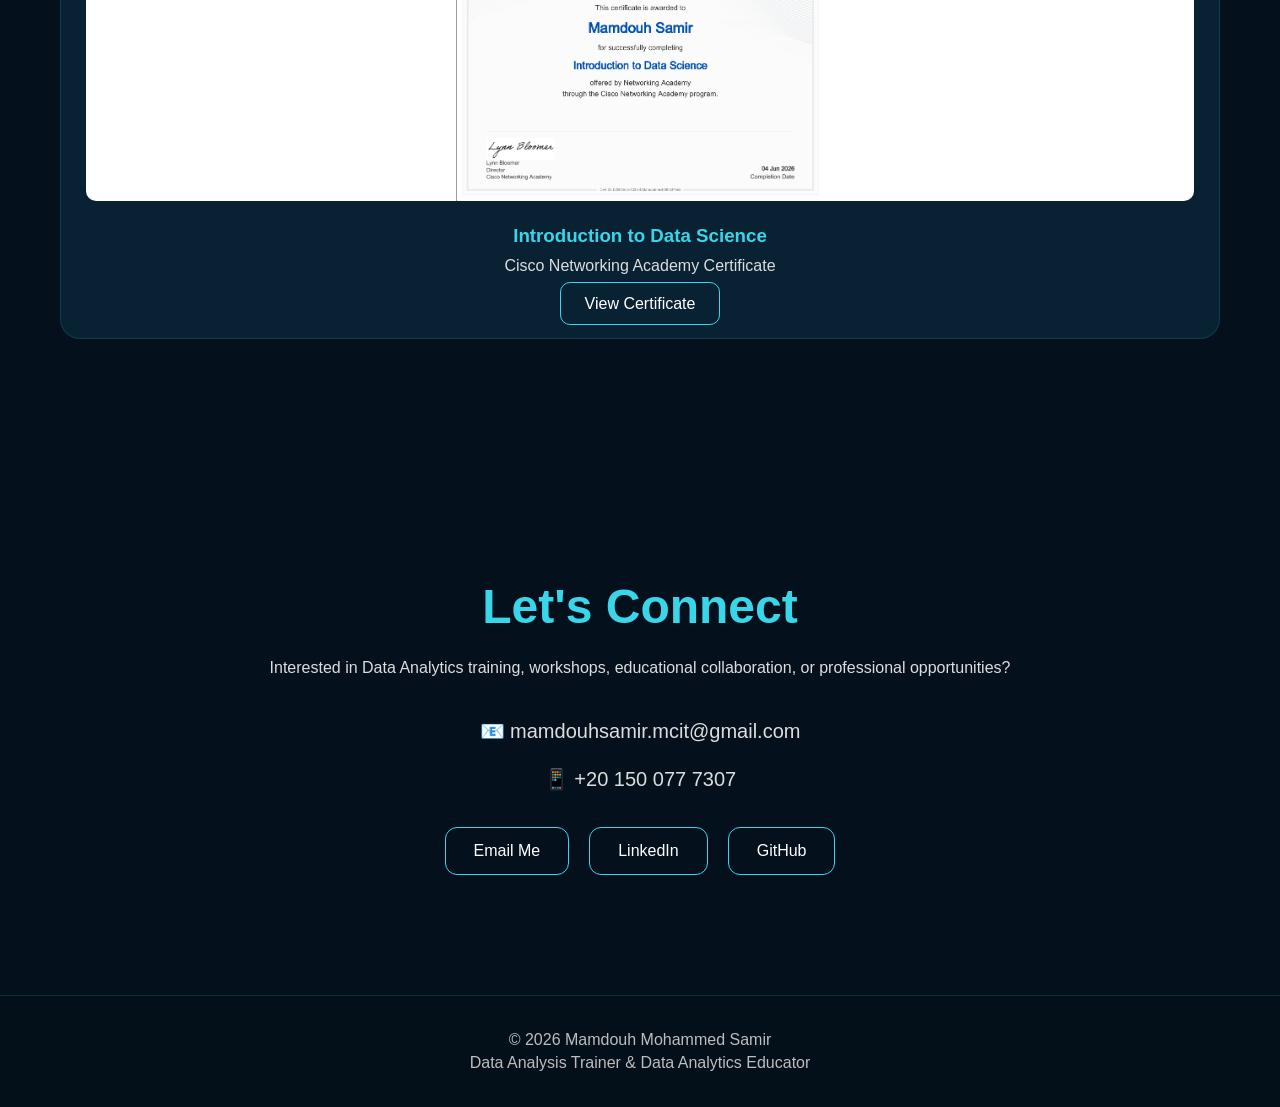
==== commit f4924ec5: "Restore stable portfolio version" ====
--- a/index.html
+++ b/index.html
@@ -7,7 +7,6 @@
     <title>Mamdouh Mohammed Samir | Data Analysis Trainer</title>
 
     <link rel="stylesheet" href="style.css">
-    <link rel="stylesheet" href="https://cdnjs.cloudflare.com/ajax/libs/font-awesome/6.6.0/css/all.min.css">
 </head>
 
 <body>
@@ -579,7 +578,6 @@
                 GitHub
             </a>
 
-            
         </div>
 
     </div>
@@ -598,12 +596,7 @@
     </p>
 
 </footer>
-<a href="https://wa.me/201XXXXXXXXX"
-   class="whatsapp-float"
-   target="_blank">
-
-   <i class="fab fa-whatsapp"></i>
-</a>
+
 </body>
 
 </html>
--- a/style.css
+++ b/style.css
@@ -920,31 +920,105 @@
     margin:5px 0;
 }
 
-
-
-.whatsapp-float{
-    position:fixed;
-    width:60px;
-    height:60px;
-    bottom:20px;
-    right:20px;
-    background:#25D366;
+/* CERTIFICATIONS SECTION */
+
+.certifications{
+
+    padding:120px 60px;
+
+    background:#04111d;
+}
+
+.certifications-container{
+
+    max-width:1200px;
+
+    margin:auto;
+}
+
+.cert-grid{
+
+    display:grid;
+
+    grid-template-columns:repeat(2,1fr);
+
+    gap:30px;
+
+    margin-top:50px;
+}
+
+.cert-card{
+
+    background:#082234;
+
+    padding:25px;
+
+    border-radius:20px;
+
+    text-align:center;
+
+    border:1px solid rgba(57,214,233,.15);
+
+    transition:.3s;
+}
+
+.cert-card:hover{
+
+    transform:translateY(-5px);
+
+    border-color:#39d6e9;
+}
+
+.cert-card img{
+
+    width:100%;
+
+    height:250px;
+
+    object-fit:contain;
+
+    background:white;
+
+    border-radius:10px;
+
+    margin-bottom:20px;
+}
+
+.cert-card h3{
+
+    color:#39d6e9;
+
+    margin-bottom:10px;
+}
+
+.cert-card p{
+
+    color:#dddddd;
+
+    margin-bottom:20px;
+}
+
+.cert-card a{
+
+    text-decoration:none;
+
     color:white;
-    border-radius:50%;
-    text-align:center;
-    font-size:30px;
-    box-shadow:0 4px 10px rgba(0,0,0,.3);
-    z-index:1000;
-}
-
-.whatsapp-float i{
-    line-height:60px;
-}
-
-.whatsapp-float:hover{
-    transform:scale(1.1);
-    transition:.3s;
-}
-
-
-
+
+    border:1px solid #39d6e9;
+
+    padding:12px 24px;
+
+    border-radius:10px;
+}
+
+.cert-card a:hover{
+
+    background:#39d6e9;
+
+    color:#04111d;
+}
+
+
+
+
+
